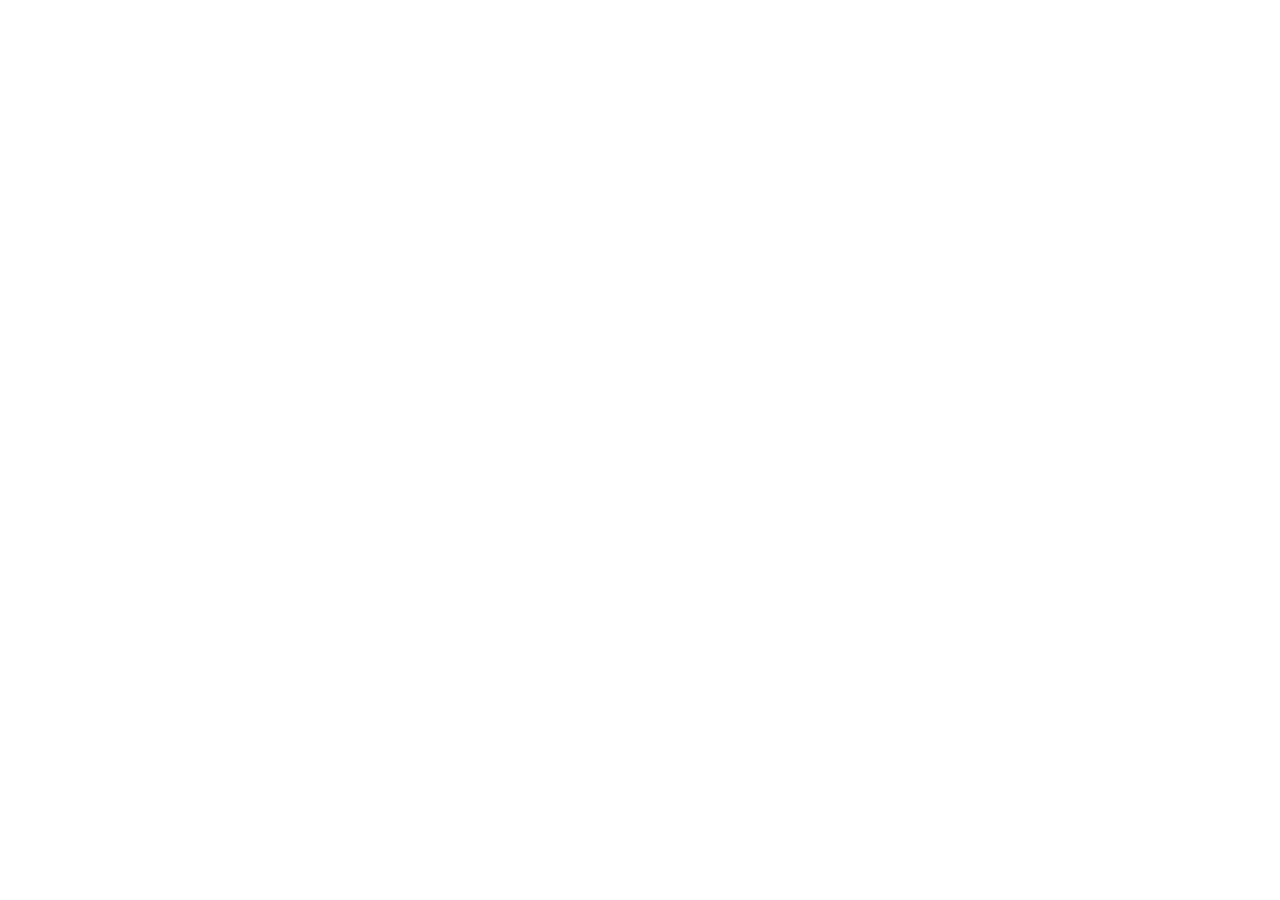
==== index.html @ 1e262a2c "Add files via upload" ====
<!doctype html>
<html lang="en">
<head>
  <meta charset="utf-8">
  <meta name="viewport" content="width=device-width, initial-scale=1">
  <meta name="robots" content="noindex">
  <title>Content Admin — Inner Journey Consulting</title>
</head>
<body>
  <!-- Sveltia CMS. Verify the current script URL / pin a version from
       https://github.com/sveltia/sveltia-cms (it's pre-1.0 and moves fast). -->
  <script src="https://unpkg.com/@sveltia/cms/dist/sveltia-cms.js"></script>
</body>
</html>
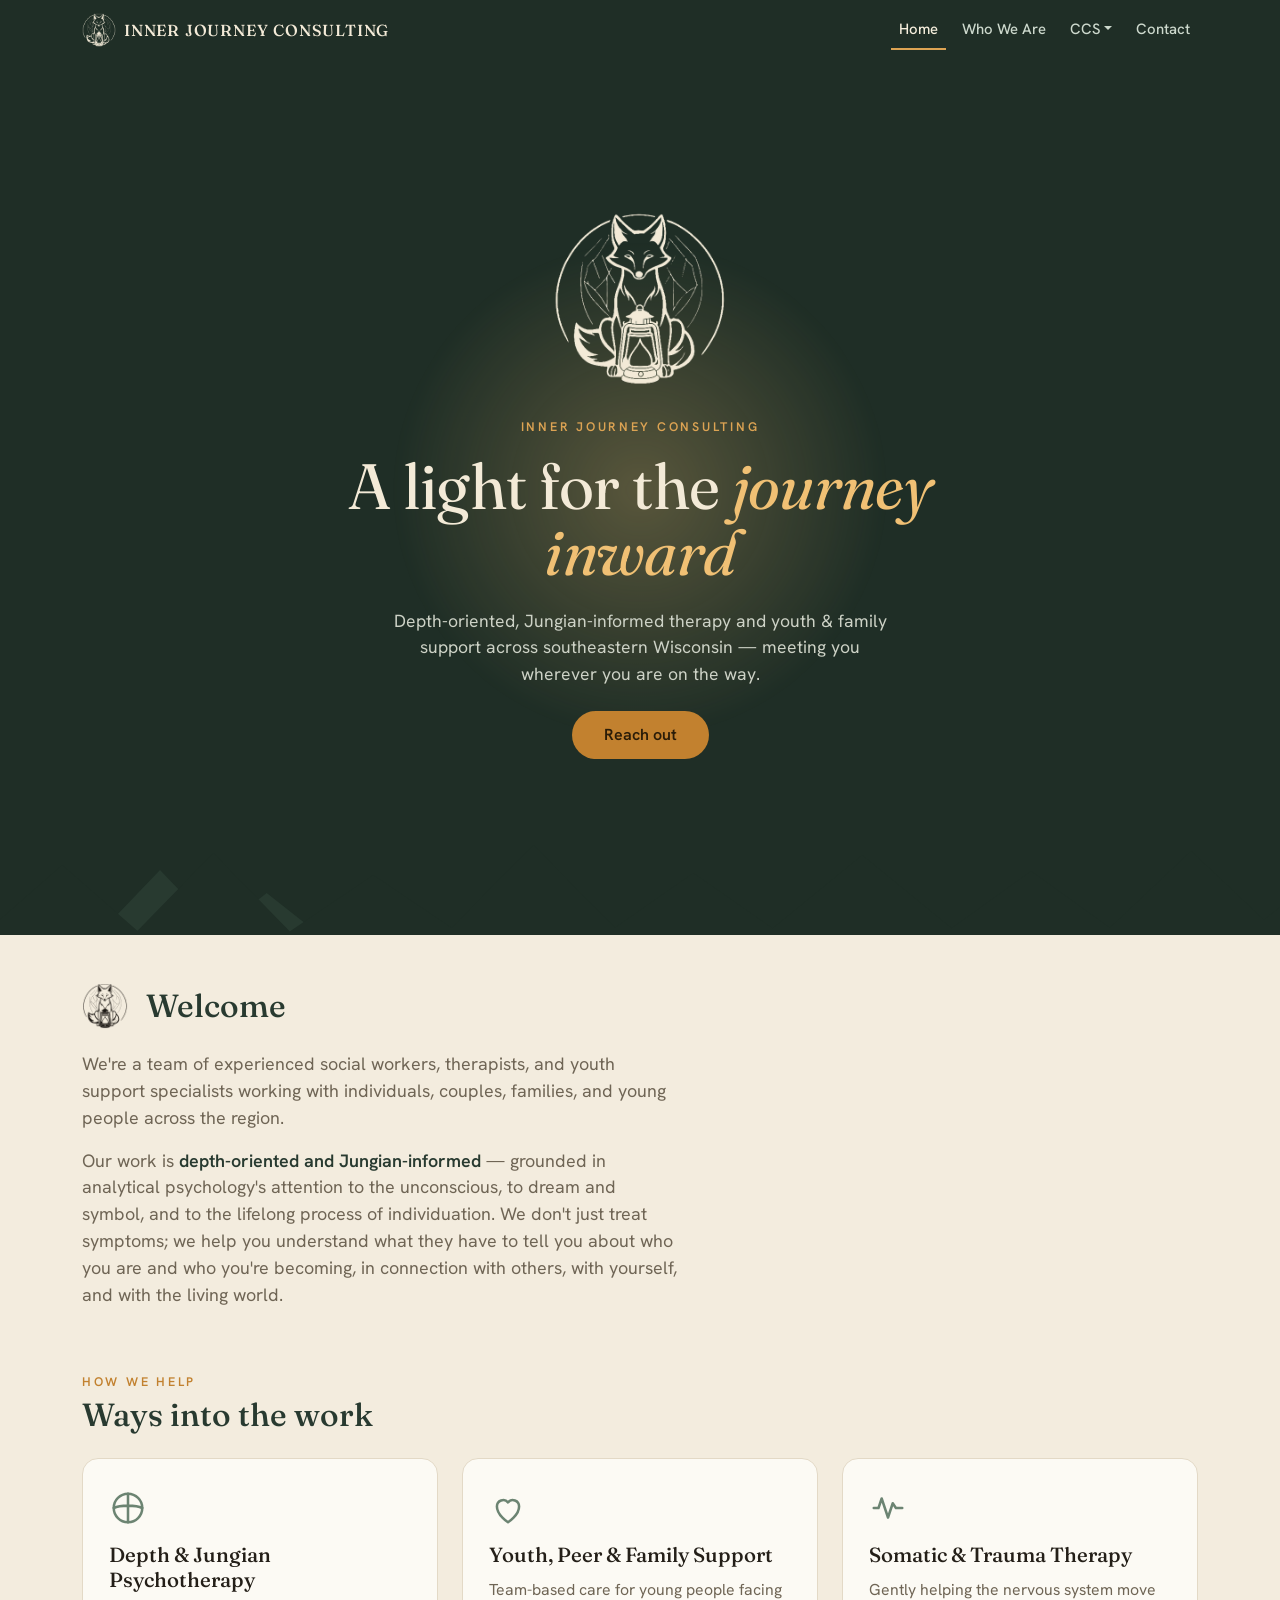
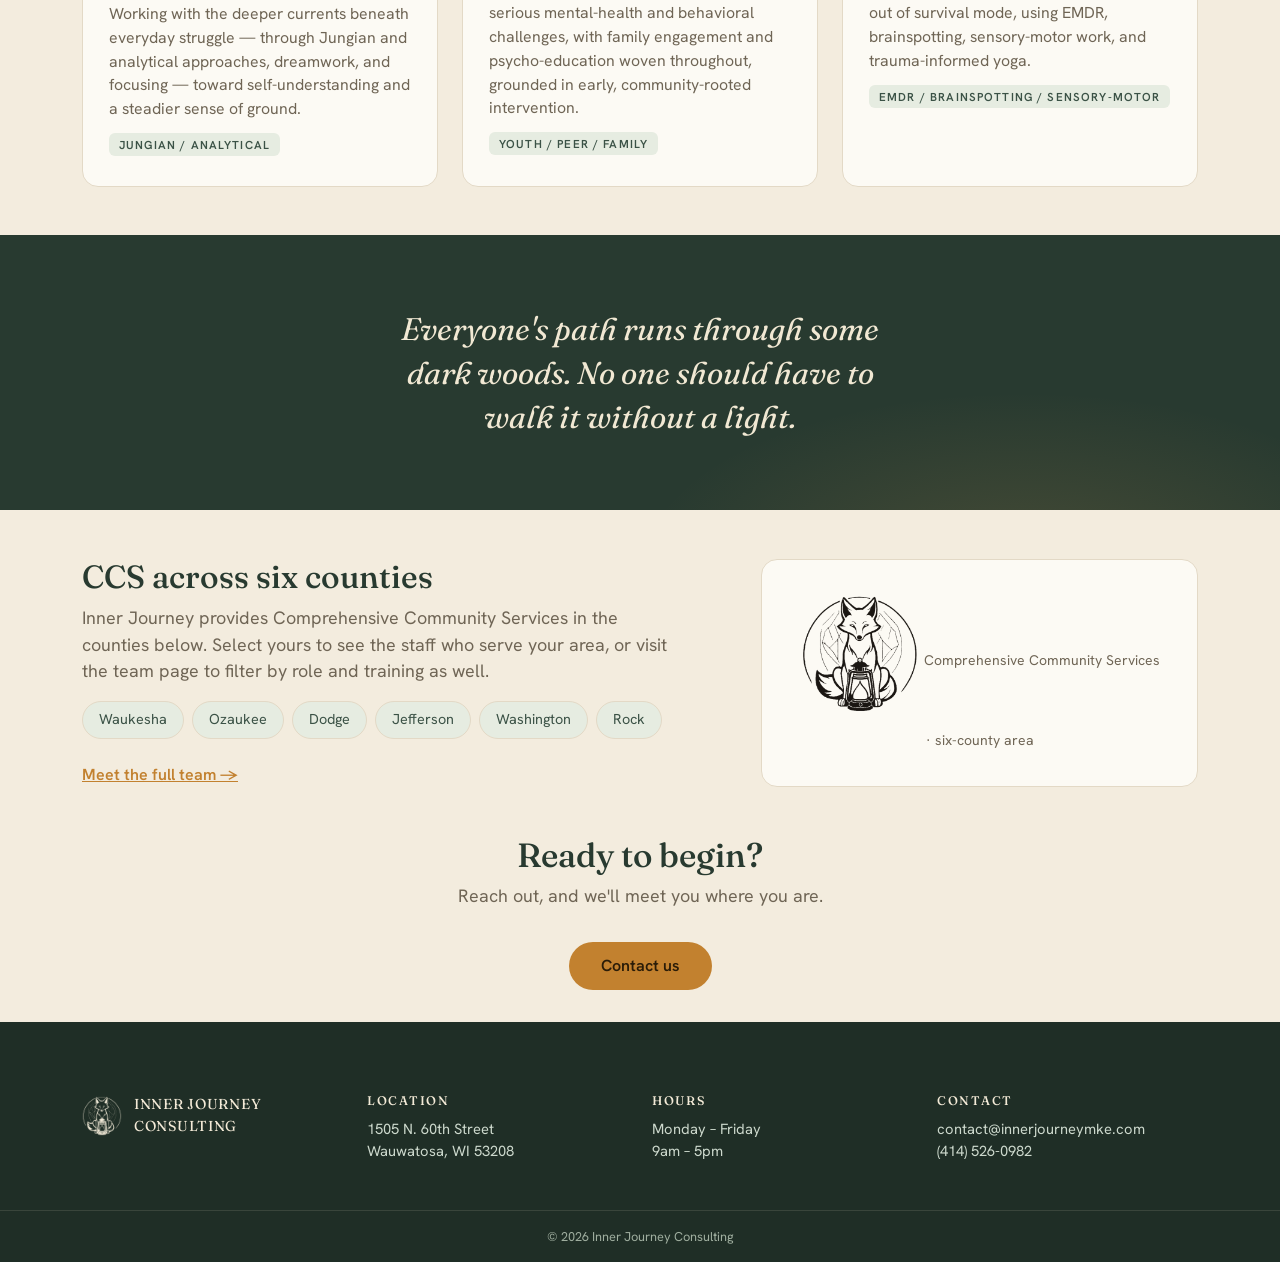
==== commit 7addba40: "Add files via upload" ====
--- a/index.html
+++ b/index.html
@@ -3,12 +3,135 @@
 <head>
   <meta charset="utf-8">
   <meta name="viewport" content="width=device-width, initial-scale=1">
-  <meta name="robots" content="noindex">
-  <title>Content Admin — Inner Journey Consulting</title>
+  <title>Inner Journey Consulting — Depth-oriented therapy in southeastern Wisconsin</title>
+  <meta name="description" content="Depth-oriented, Jungian-informed therapy and youth & family support across southeastern Wisconsin.">
+  <link rel="preconnect" href="https://fonts.googleapis.com">
+  <link rel="preconnect" href="https://fonts.gstatic.com" crossorigin>
+  <link href="https://fonts.googleapis.com/css2?family=Fraunces:ital,opsz,wght@0,9..144,400;0,9..144,500;0,9..144,600;1,9..144,400&family=Hanken+Grotesk:wght@400;500;600&display=swap" rel="stylesheet">
+  <link href="https://cdn.jsdelivr.net/npm/bootstrap@5.3.3/dist/css/bootstrap.min.css" rel="stylesheet">
+  <link href="css/styles.css" rel="stylesheet">
 </head>
-<body>
-  <!-- Sveltia CMS. Verify the current script URL / pin a version from
-       https://github.com/sveltia/sveltia-cms (it's pre-1.0 and moves fast). -->
-  <script src="https://unpkg.com/@sveltia/cms/dist/sveltia-cms.js"></script>
+<body data-page="home">
+  <div id="site-nav"></div>
+
+  <!-- hero -->
+  <header class="hero">
+    <div class="hero-glow"></div>
+    <div class="hero-inner container">
+      <img class="medallion" src="assets/logo-cream.png" alt="Inner Journey Consulting fox-and-lantern logo">
+      <div class="eyebrow">Inner Journey Consulting</div>
+      <h1>A light for the <em>journey inward</em></h1>
+      <p class="sub">Depth-oriented, Jungian-informed therapy and youth &amp; family support across
+         southeastern Wisconsin — meeting you wherever you are on the way.</p>
+      <div class="cta-wrap"><a class="btn btn-lantern mt-4" href="contact.html">Reach out</a></div>
+    </div>
+    <svg class="trees" viewBox="0 0 1440 120" preserveAspectRatio="none" aria-hidden="true">
+      <g fill="#283a30"><path d="M0 120 L60 70 L120 120 Z M110 120 L180 55 L250 120 Z M240 120 L300 78 L360 120 Z"/></g>
+      <g fill="#1f2e26"><path d="M-20 120 L70 50 L160 120 Z M150 120 L240 38 L330 120 Z M320 120 L420 60 L520 120 Z
+        M500 120 L600 30 L700 120 Z M680 120 L780 58 L880 120 Z M860 120 L970 40 L1080 120 Z
+        M1060 120 L1160 56 L1260 120 Z M1240 120 L1340 36 L1440 120 Z M1400 120 L1480 64 L1560 120 Z"/></g>
+    </svg>
+  </header>
+
+  <main>
+    <!-- welcome -->
+    <section class="container py-5">
+      <div class="welcome-head">
+        <img class="ink-mark" src="assets/logo-ink.png" alt="">
+        <h2 class="h2 mb-0">Welcome</h2>
+      </div>
+      <p class="lead-copy">We're a team of experienced social workers, therapists, and youth support
+        specialists working with individuals, couples, families, and young people across the region.</p>
+      <p class="lead-copy mt-3">Our work is <strong>depth-oriented and Jungian-informed</strong> — grounded
+        in analytical psychology's attention to the unconscious, to dream and symbol, and to the lifelong
+        process of individuation. We don't just treat symptoms; we help you understand what they have to
+        tell you about who you are and who you're becoming, in connection with others, with yourself, and
+        with the living world.</p>
+    </section>
+
+    <!-- services -->
+    <section class="container pb-5">
+      <div class="eyebrow mb-1">How we help</div>
+      <h2 class="mb-4">Ways into the work</h2>
+      <div class="row g-4">
+        <div class="col-12 col-md-4">
+          <div class="svc">
+            <svg class="ic" viewBox="0 0 24 24" fill="none" stroke="currentColor" stroke-width="1.6"><circle cx="12" cy="12" r="9"/><path d="M12 3v18M3 12c4-2 14-2 18 0" stroke-linecap="round"/></svg>
+            <h3>Depth &amp; Jungian Psychotherapy</h3>
+            <p>Working with the deeper currents beneath everyday struggle — through Jungian and analytical
+               approaches, dreamwork, and focusing — toward self-understanding and a steadier sense of ground.</p>
+            <div class="tag">Jungian / Analytical</div>
+          </div>
+        </div>
+        <div class="col-12 col-md-4">
+          <div class="svc">
+            <svg class="ic" viewBox="0 0 24 24" fill="none" stroke="currentColor" stroke-width="1.6" stroke-linecap="round" stroke-linejoin="round"><path d="M12 21s-7-4.5-7-10a4 4 0 0 1 7-2.6A4 4 0 0 1 19 11c0 5.5-7 10-7 10z"/></svg>
+            <h3>Youth, Peer &amp; Family Support</h3>
+            <p>Team-based care for young people facing serious mental-health and behavioral challenges, with
+               family engagement and psycho-education woven throughout, grounded in early, community-rooted
+               intervention.</p>
+            <div class="tag">Youth / Peer / Family</div>
+          </div>
+        </div>
+        <div class="col-12 col-md-4">
+          <div class="svc">
+            <svg class="ic" viewBox="0 0 24 24" fill="none" stroke="currentColor" stroke-width="1.6" stroke-linecap="round" stroke-linejoin="round"><path d="M3 12h3l2-6 4 12 3-9 2 3h4"/></svg>
+            <h3>Somatic &amp; Trauma Therapy</h3>
+            <p>Gently helping the nervous system move out of survival mode, using EMDR, brainspotting,
+               sensory-motor work, and trauma-informed yoga.</p>
+            <div class="tag">EMDR / Brainspotting / Sensory-motor</div>
+          </div>
+        </div>
+      </div>
+    </section>
+
+    <!-- thematic band -->
+    <section class="band">
+      <div class="container text-center py-5">
+        <p class="my-4">Everyone's path runs through some dark woods. No one should have to walk it without a light.</p>
+      </div>
+    </section>
+
+    <!-- CCS callout -->
+    <section class="container py-5">
+      <div class="row g-5 align-items-center">
+        <div class="col-12 col-lg-7">
+          <h2>CCS across six counties</h2>
+          <p class="lead-copy">Inner Journey provides Comprehensive Community Services in the counties below.
+            Select yours to see the staff who serve your area, or visit the team page to filter by role and
+            training as well.</p>
+          <div class="d-flex flex-wrap gap-2 mt-3">
+            <a class="cty-link" href="ccs-county.html?county=Waukesha">Waukesha</a>
+            <a class="cty-link" href="ccs-county.html?county=Ozaukee">Ozaukee</a>
+            <a class="cty-link" href="ccs-county.html?county=Dodge">Dodge</a>
+            <a class="cty-link" href="ccs-county.html?county=Jefferson">Jefferson</a>
+            <a class="cty-link" href="ccs-county.html?county=Washington">Washington</a>
+            <a class="cty-link" href="ccs-county.html?county=Rock">Rock</a>
+          </div>
+          <a class="d-inline-block mt-4 fw-semibold" href="who-we-are.html" style="color:var(--amber)">Meet the full team &rarr;</a>
+        </div>
+        <div class="col-12 col-lg-5">
+          <div class="soft-panel">
+            <img class="big-mark" src="assets/logo-ink.png" alt="">
+            <small>Comprehensive Community Services · six-county area</small>
+          </div>
+        </div>
+      </div>
+    </section>
+
+    <!-- final CTA -->
+    <section class="container text-center pb-5 mb-2">
+      <h2 style="font-size:2.1rem">Ready to begin?</h2>
+      <p class="lead-copy mx-auto mt-2" style="max-width:42ch">Reach out, and we'll meet you where you are.</p>
+      <a class="btn btn-lantern mt-3" href="contact.html">Contact us</a>
+    </section>
+  </main>
+
+  <div id="site-footer"></div>
+
+  <script src="https://cdn.jsdelivr.net/npm/bootstrap@5.3.3/dist/js/bootstrap.bundle.min.js"></script>
+  <script src="js/staff.js"></script>
+  <script src="js/render.js"></script>
+  <script src="js/site.js"></script>
 </body>
 </html>
--- a/css/styles.css
+++ b/css/styles.css
@@ -0,0 +1,218 @@
+/* =========================================================================
+   Inner Journey Consulting — custom theme on top of Bootstrap 5
+   Palette: "Lantern-light in the woods"
+   Edit the tokens below to retheme the whole site.
+   ========================================================================= */
+:root{
+  --bg:#f3ecde;
+  --bg-warm:#eee4d2;
+  --surface:#fcfaf4;
+  --ink:#241f18;
+  --muted:#6f6555;
+  --pine:#1f2e26;
+  --pine-2:#283a30;
+  --pine-soft:#3b5246;
+  --sage:#6c8472;
+  --sage-tint:#e6ece1;
+  --amber:#c2812f;
+  --amber-soft:#dca353;
+  --amber-glow:#f0c074;
+  --line:#e3d9c6;
+  --radius:16px;
+  --display:"Fraunces",Georgia,serif;
+  --body:"Hanken Grotesk",system-ui,sans-serif;
+
+  /* Bootstrap variable overrides for cohesion */
+  --bs-body-bg:var(--bg);
+  --bs-body-color:var(--ink);
+  --bs-body-font-family:var(--body);
+  --bs-border-color:var(--line);
+  --bs-primary:var(--amber);
+  --bs-link-color:var(--pine-soft);
+  --bs-link-hover-color:var(--amber);
+}
+
+body{
+  background:var(--bg);
+  color:var(--ink);
+  font-family:var(--body);
+  -webkit-font-smoothing:antialiased;
+}
+
+/* Reduced-motion respect */
+@media (prefers-reduced-motion: reduce){
+  *{animation:none !important; transition:none !important; scroll-behavior:auto !important;}
+}
+
+/* ---------- typography helpers ---------- */
+.font-display{font-family:var(--display);}
+h1,h2,h3,.h1,.h2,.h3{font-family:var(--display);font-weight:500;color:var(--pine-2);}
+.eyebrow{font-size:.78rem;letter-spacing:.22em;text-transform:uppercase;
+         color:var(--amber);font-weight:600;}
+
+/* ---------- buttons ---------- */
+.btn-lantern{
+  background:var(--amber);color:#2a1c08;font-weight:600;border:none;
+  border-radius:999px;padding:.75rem 2rem;transition:.2s;
+}
+.btn-lantern:hover{background:var(--amber-soft);color:#2a1c08;transform:translateY(-2px);
+  box-shadow:0 12px 28px rgba(194,129,47,.4);}
+.btn-outline-woods{
+  border:1px solid var(--sage);color:var(--pine-soft);background:transparent;border-radius:999px;
+}
+.btn-outline-woods:hover{background:var(--sage-tint);color:var(--pine-2);}
+
+/* ---------- navbar ---------- */
+.navbar-woods{background:var(--pine);}
+.navbar-woods .navbar-brand{color:#f3ead7;font-family:var(--display);font-weight:500;
+  letter-spacing:.05em;text-transform:uppercase;font-size:1rem;}
+.navbar-woods .brand-name{color:#f3ead7;}
+.navbar-woods .nav-link{color:#cdd9cd;font-weight:500;font-size:.93rem;
+  border-bottom:2px solid transparent;transition:.2s;}
+.navbar-woods .nav-link:hover,
+.navbar-woods .nav-link.active,
+.navbar-woods .nav-link:focus{color:#f6efdd;border-color:var(--amber-soft);}
+.navbar-woods .navbar-toggler{border-color:rgba(243,234,215,.3);}
+.navbar-woods .navbar-toggler-icon{
+  background-image:url("data:image/svg+xml,%3Csvg xmlns='http://www.w3.org/2000/svg' viewBox='0 0 30 30'%3E%3Cpath stroke='%23f3ead7' stroke-width='2' stroke-linecap='round' d='M4 7h22M4 15h22M4 23h22'/%3E%3C/svg%3E");
+}
+.navbar-woods .dropdown-menu{
+  background:var(--surface);border:1px solid var(--line);border-radius:12px;
+  box-shadow:0 18px 34px rgba(20,15,8,.22);
+}
+.navbar-woods .dropdown-item{color:var(--ink);font-weight:500;padding:.55rem 1.1rem;}
+.navbar-woods .dropdown-item:hover{background:var(--sage-tint);color:var(--pine-2);}
+.navbar-woods .dropdown-divider{border-color:var(--line);}
+
+/* ---------- hero ---------- */
+.hero{position:relative;background:var(--pine);color:#f3ead7;overflow:hidden;
+  padding:150px 0 0;text-align:center;}
+.hero .hero-glow{position:absolute;left:50%;top:150px;transform:translateX(-50%);
+  width:560px;height:560px;max-width:92vw;border-radius:50%;z-index:1;filter:blur(6px);
+  background:radial-gradient(circle, rgba(240,192,116,.28), rgba(240,192,116,0) 62%);
+  animation:breathe 7s ease-in-out infinite;}
+@keyframes breathe{0%,100%{opacity:.75}50%{opacity:1}}
+.hero-inner{position:relative;z-index:2;}
+.hero .medallion{width:178px;height:178px;object-fit:contain;margin:0 auto 30px;
+  animation:fade 1s ease both;}
+.hero h1{font-weight:400;color:#f3ead7;letter-spacing:-.01em;
+  font-size:clamp(2.5rem,6vw,4rem);line-height:1.04;margin:16px auto 0;max-width:16ch;
+  animation:fade 1s ease .2s both;}
+.hero h1 em{font-style:italic;color:var(--amber-glow);}
+.hero .sub{margin:22px auto 0;max-width:50ch;color:#cdd2c6;font-size:1.1rem;
+  animation:fade 1s ease .3s both;}
+.hero .eyebrow{color:var(--amber-soft);animation:fade 1s ease .1s both;}
+.hero .cta-wrap{animation:fade 1s ease .4s both;}
+@keyframes fade{from{opacity:0;transform:translateY(18px)}to{opacity:1;transform:none}}
+.hero .trees{display:block;width:100%;height:120px;margin-top:56px;position:relative;z-index:2;}
+
+/* ---------- generic page header (interior pages) ---------- */
+.page-head{padding:130px 0 10px;}
+.page-head.tight{padding-top:120px;}
+
+/* ---------- welcome ---------- */
+.welcome-head{display:flex;align-items:center;gap:18px;margin-bottom:22px;}
+.welcome-head .ink-mark{width:46px;height:46px;object-fit:contain;flex:none;}
+.lead-copy{max-width:60ch;color:var(--muted);font-size:1.12rem;}
+.lead-copy strong{color:var(--pine-2);font-weight:600;}
+
+/* ---------- service cards ---------- */
+.svc{background:var(--surface);border:1px solid var(--line);border-radius:var(--radius);
+  padding:30px 26px;height:100%;transition:transform .3s,box-shadow .3s;}
+.svc:hover{transform:translateY(-4px);box-shadow:0 16px 34px rgba(40,30,15,.1);}
+.svc .ic{width:38px;height:38px;color:var(--sage);margin-bottom:16px;}
+.svc h3{font-size:1.28rem;color:var(--ink);margin-bottom:10px;}
+.svc p{color:var(--muted);font-size:.99rem;margin:0;}
+.svc .tag{display:inline-block;margin-top:12px;font-size:.72rem;letter-spacing:.1em;
+  text-transform:uppercase;color:var(--pine-soft);background:var(--sage-tint);
+  padding:3px 10px;border-radius:6px;font-weight:600;}
+
+/* ---------- thematic band ---------- */
+.band{background:var(--pine-2);color:#f1e8d3;
+  background-image:radial-gradient(40rem 18rem at 80% 120%, rgba(220,163,83,.16), transparent 60%);}
+.band p{font-family:var(--display);font-style:italic;font-weight:400;
+  font-size:clamp(1.4rem,3vw,1.95rem);line-height:1.4;max-width:24ch;margin:0 auto;color:#f1e8d3;}
+
+/* ---------- filter panel (Who We Are) ---------- */
+.filter-panel{background:var(--surface);border:1px solid var(--line);border-radius:var(--radius);
+  padding:18px 22px;}
+.frow{display:flex;flex-wrap:wrap;align-items:center;gap:9px;}
+.frow + .frow{margin-top:12px;}
+.frow .flabel{flex:0 0 96px;font-size:.74rem;letter-spacing:.14em;text-transform:uppercase;
+  color:var(--muted);font-weight:600;}
+.chip-btn{font-family:var(--body);font-size:.88rem;font-weight:500;cursor:pointer;padding:6px 14px;
+  border-radius:999px;border:1px solid var(--sage);background:transparent;color:var(--pine-soft);transition:.16s;}
+.chip-btn:hover{background:var(--sage-tint);}
+.chip-btn.active{background:var(--amber);border-color:var(--amber);color:#fff;
+  box-shadow:0 3px 12px rgba(194,129,47,.32);}
+.count-line{font-size:.9rem;color:var(--muted);font-style:italic;}
+
+/* ---------- staff cards ---------- */
+.staff-card{background:var(--surface);border:1px solid var(--line);border-radius:var(--radius);
+  padding:26px 22px 22px;text-align:center;height:100%;
+  transition:transform .3s ease,box-shadow .3s ease;}
+.staff-card:hover{transform:translateY(-5px);box-shadow:0 16px 34px rgba(40,30,15,.12);}
+.staff-card .avatar{width:80px;height:80px;border-radius:50%;margin:0 auto 14px;display:grid;
+  place-items:center;font-family:var(--display);font-size:1.4rem;font-weight:500;color:var(--pine);
+  background:var(--sage-tint);object-fit:cover;
+  box-shadow:0 0 0 1px var(--line),0 0 0 6px var(--surface),0 0 0 7px var(--line);}
+.staff-card h3{font-size:1.16rem;color:var(--ink);line-height:1.15;margin:0;}
+.staff-card .creds{font-size:.74rem;letter-spacing:.12em;text-transform:uppercase;
+  color:var(--amber);font-weight:600;margin-top:5px;}
+.staff-card .role{font-size:.9rem;color:var(--muted);margin-top:8px;}
+.staff-card .badges{display:flex;flex-wrap:wrap;gap:6px;justify-content:center;margin:12px 0 2px;}
+.staff-card .badge-mod{font-size:.7rem;background:var(--sage-tint);color:var(--pine-soft);
+  padding:3px 9px;border-radius:6px;font-weight:500;}
+.staff-card .counties{display:flex;flex-wrap:wrap;gap:6px;justify-content:center;margin-top:13px;
+  padding-top:13px;border-top:1px solid var(--line);}
+.staff-card .cty{font-size:.72rem;color:var(--sage);border:1px solid var(--sage);
+  padding:2px 9px;border-radius:999px;}
+.staff-card .ops{font-size:.78rem;color:var(--muted);margin-top:13px;padding-top:13px;
+  border-top:1px solid var(--line);font-style:italic;}
+
+/* ---------- empty state ---------- */
+.empty-state{text-align:center;padding:54px 20px 40px;color:var(--muted);}
+.empty-state svg{width:46px;height:46px;color:var(--sage);margin-bottom:14px;}
+.empty-state h3{font-size:1.3rem;color:var(--pine-2);margin-bottom:6px;}
+
+/* ---------- county / CCS chips & cards ---------- */
+.cty-link{font-size:.9rem;color:var(--pine-soft);background:var(--sage-tint);
+  border:1px solid var(--line);padding:7px 16px;border-radius:999px;text-decoration:none;display:inline-block;}
+.cty-link:hover{background:var(--amber);border-color:var(--amber);color:#fff;}
+.county-card{display:block;background:var(--surface);border:1px solid var(--line);
+  border-radius:var(--radius);padding:26px 24px;height:100%;text-decoration:none;color:var(--ink);
+  transition:transform .3s,box-shadow .3s,border-color .3s;}
+.county-card:hover{transform:translateY(-4px);box-shadow:0 16px 34px rgba(40,30,15,.1);
+  border-color:var(--amber);color:var(--ink);}
+.county-card h3{font-size:1.35rem;margin-bottom:6px;}
+.county-card .meta{font-size:.85rem;color:var(--muted);}
+.county-card .arrow{color:var(--amber);font-weight:600;margin-top:14px;display:inline-block;}
+
+/* ---------- panel ---------- */
+.soft-panel{background:var(--surface);border:1px solid var(--line);border-radius:var(--radius);
+  padding:34px;text-align:center;}
+.soft-panel .big-mark{width:120px;height:120px;object-fit:contain;margin:0 auto 14px;}
+.soft-panel small{color:var(--muted);}
+
+/* ---------- contact form ---------- */
+.form-card{background:var(--surface);border:1px solid var(--line);border-radius:var(--radius);padding:32px;}
+.form-card .form-label{font-weight:600;color:var(--pine-2);font-size:.9rem;}
+.form-card .form-control{border-color:var(--line);background:#fff;}
+.form-card .form-control:focus{border-color:var(--amber);box-shadow:0 0 0 .2rem rgba(194,129,47,.18);}
+
+/* ---------- footer ---------- */
+.site-footer{background:var(--pine);color:#cdd9cd;font-size:.92rem;}
+.site-footer h4{font-family:var(--display);color:#f3ead7;font-weight:500;font-size:.78rem;
+  letter-spacing:.14em;text-transform:uppercase;margin-bottom:9px;}
+.site-footer a{color:#cdd9cd;text-decoration:none;}
+.site-footer a:hover{color:#f6efdd;}
+.site-footer .brandcol{display:flex;align-items:center;gap:12px;}
+.site-footer .brandcol img{width:40px;height:40px;object-fit:contain;}
+.site-footer .brandcol span{font-family:var(--display);letter-spacing:.05em;text-transform:uppercase;
+  font-size:.9rem;color:#f3ead7;}
+.site-footer .copy{border-top:1px solid rgba(243,234,215,.12);text-align:center;padding:16px;
+  font-size:.8rem;color:#9fae9f;}
+
+/* ---------- notice banner (preview only; safe to delete) ---------- */
+.preview-note{background:var(--amber-soft);color:#3a2a10;text-align:center;font-size:.82rem;
+  padding:8px;font-weight:500;}
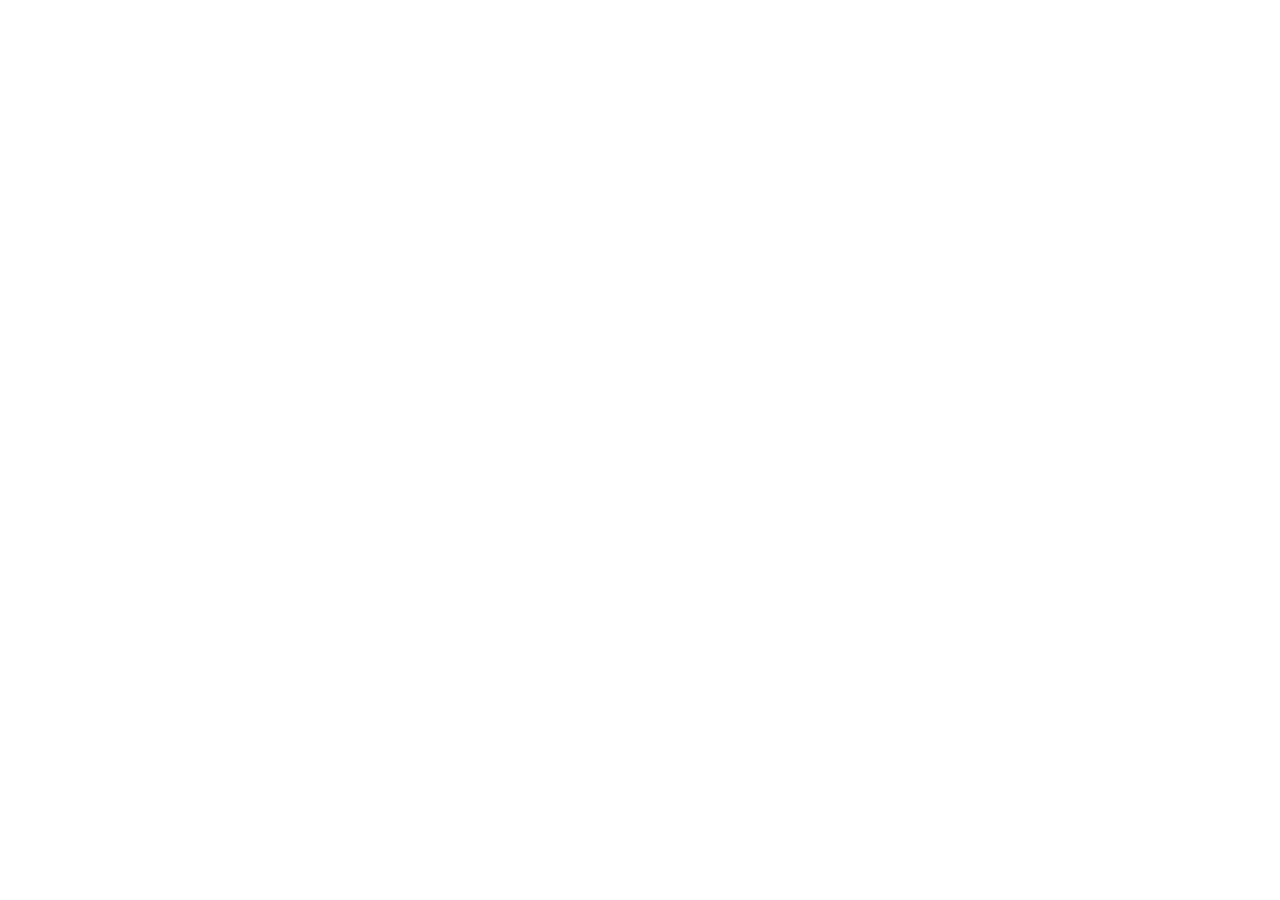
==== commit a6d7f7f7: "Add files via upload" ====
--- a/index.html
+++ b/index.html
@@ -3,135 +3,12 @@
 <head>
   <meta charset="utf-8">
   <meta name="viewport" content="width=device-width, initial-scale=1">
-  <title>Inner Journey Consulting — Depth-oriented therapy in southeastern Wisconsin</title>
-  <meta name="description" content="Depth-oriented, Jungian-informed therapy and youth & family support across southeastern Wisconsin.">
-  <link rel="preconnect" href="https://fonts.googleapis.com">
-  <link rel="preconnect" href="https://fonts.gstatic.com" crossorigin>
-  <link href="https://fonts.googleapis.com/css2?family=Fraunces:ital,opsz,wght@0,9..144,400;0,9..144,500;0,9..144,600;1,9..144,400&family=Hanken+Grotesk:wght@400;500;600&display=swap" rel="stylesheet">
-  <link href="https://cdn.jsdelivr.net/npm/bootstrap@5.3.3/dist/css/bootstrap.min.css" rel="stylesheet">
-  <link href="css/styles.css" rel="stylesheet">
+  <meta name="robots" content="noindex">
+  <title>Content Admin — Inner Journey Consulting</title>
 </head>
-<body data-page="home">
-  <div id="site-nav"></div>
-
-  <!-- hero -->
-  <header class="hero">
-    <div class="hero-glow"></div>
-    <div class="hero-inner container">
-      <img class="medallion" src="assets/logo-cream.png" alt="Inner Journey Consulting fox-and-lantern logo">
-      <div class="eyebrow">Inner Journey Consulting</div>
-      <h1>A light for the <em>journey inward</em></h1>
-      <p class="sub">Depth-oriented, Jungian-informed therapy and youth &amp; family support across
-         southeastern Wisconsin — meeting you wherever you are on the way.</p>
-      <div class="cta-wrap"><a class="btn btn-lantern mt-4" href="contact.html">Reach out</a></div>
-    </div>
-    <svg class="trees" viewBox="0 0 1440 120" preserveAspectRatio="none" aria-hidden="true">
-      <g fill="#283a30"><path d="M0 120 L60 70 L120 120 Z M110 120 L180 55 L250 120 Z M240 120 L300 78 L360 120 Z"/></g>
-      <g fill="#1f2e26"><path d="M-20 120 L70 50 L160 120 Z M150 120 L240 38 L330 120 Z M320 120 L420 60 L520 120 Z
-        M500 120 L600 30 L700 120 Z M680 120 L780 58 L880 120 Z M860 120 L970 40 L1080 120 Z
-        M1060 120 L1160 56 L1260 120 Z M1240 120 L1340 36 L1440 120 Z M1400 120 L1480 64 L1560 120 Z"/></g>
-    </svg>
-  </header>
-
-  <main>
-    <!-- welcome -->
-    <section class="container py-5">
-      <div class="welcome-head">
-        <img class="ink-mark" src="assets/logo-ink.png" alt="">
-        <h2 class="h2 mb-0">Welcome</h2>
-      </div>
-      <p class="lead-copy">We're a team of experienced social workers, therapists, and youth support
-        specialists working with individuals, couples, families, and young people across the region.</p>
-      <p class="lead-copy mt-3">Our work is <strong>depth-oriented and Jungian-informed</strong> — grounded
-        in analytical psychology's attention to the unconscious, to dream and symbol, and to the lifelong
-        process of individuation. We don't just treat symptoms; we help you understand what they have to
-        tell you about who you are and who you're becoming, in connection with others, with yourself, and
-        with the living world.</p>
-    </section>
-
-    <!-- services -->
-    <section class="container pb-5">
-      <div class="eyebrow mb-1">How we help</div>
-      <h2 class="mb-4">Ways into the work</h2>
-      <div class="row g-4">
-        <div class="col-12 col-md-4">
-          <div class="svc">
-            <svg class="ic" viewBox="0 0 24 24" fill="none" stroke="currentColor" stroke-width="1.6"><circle cx="12" cy="12" r="9"/><path d="M12 3v18M3 12c4-2 14-2 18 0" stroke-linecap="round"/></svg>
-            <h3>Depth &amp; Jungian Psychotherapy</h3>
-            <p>Working with the deeper currents beneath everyday struggle — through Jungian and analytical
-               approaches, dreamwork, and focusing — toward self-understanding and a steadier sense of ground.</p>
-            <div class="tag">Jungian / Analytical</div>
-          </div>
-        </div>
-        <div class="col-12 col-md-4">
-          <div class="svc">
-            <svg class="ic" viewBox="0 0 24 24" fill="none" stroke="currentColor" stroke-width="1.6" stroke-linecap="round" stroke-linejoin="round"><path d="M12 21s-7-4.5-7-10a4 4 0 0 1 7-2.6A4 4 0 0 1 19 11c0 5.5-7 10-7 10z"/></svg>
-            <h3>Youth, Peer &amp; Family Support</h3>
-            <p>Team-based care for young people facing serious mental-health and behavioral challenges, with
-               family engagement and psycho-education woven throughout, grounded in early, community-rooted
-               intervention.</p>
-            <div class="tag">Youth / Peer / Family</div>
-          </div>
-        </div>
-        <div class="col-12 col-md-4">
-          <div class="svc">
-            <svg class="ic" viewBox="0 0 24 24" fill="none" stroke="currentColor" stroke-width="1.6" stroke-linecap="round" stroke-linejoin="round"><path d="M3 12h3l2-6 4 12 3-9 2 3h4"/></svg>
-            <h3>Somatic &amp; Trauma Therapy</h3>
-            <p>Gently helping the nervous system move out of survival mode, using EMDR, brainspotting,
-               sensory-motor work, and trauma-informed yoga.</p>
-            <div class="tag">EMDR / Brainspotting / Sensory-motor</div>
-          </div>
-        </div>
-      </div>
-    </section>
-
-    <!-- thematic band -->
-    <section class="band">
-      <div class="container text-center py-5">
-        <p class="my-4">Everyone's path runs through some dark woods. No one should have to walk it without a light.</p>
-      </div>
-    </section>
-
-    <!-- CCS callout -->
-    <section class="container py-5">
-      <div class="row g-5 align-items-center">
-        <div class="col-12 col-lg-7">
-          <h2>CCS across six counties</h2>
-          <p class="lead-copy">Inner Journey provides Comprehensive Community Services in the counties below.
-            Select yours to see the staff who serve your area, or visit the team page to filter by role and
-            training as well.</p>
-          <div class="d-flex flex-wrap gap-2 mt-3">
-            <a class="cty-link" href="ccs-county.html?county=Waukesha">Waukesha</a>
-            <a class="cty-link" href="ccs-county.html?county=Ozaukee">Ozaukee</a>
-            <a class="cty-link" href="ccs-county.html?county=Dodge">Dodge</a>
-            <a class="cty-link" href="ccs-county.html?county=Jefferson">Jefferson</a>
-            <a class="cty-link" href="ccs-county.html?county=Washington">Washington</a>
-            <a class="cty-link" href="ccs-county.html?county=Rock">Rock</a>
-          </div>
-          <a class="d-inline-block mt-4 fw-semibold" href="who-we-are.html" style="color:var(--amber)">Meet the full team &rarr;</a>
-        </div>
-        <div class="col-12 col-lg-5">
-          <div class="soft-panel">
-            <img class="big-mark" src="assets/logo-ink.png" alt="">
-            <small>Comprehensive Community Services · six-county area</small>
-          </div>
-        </div>
-      </div>
-    </section>
-
-    <!-- final CTA -->
-    <section class="container text-center pb-5 mb-2">
-      <h2 style="font-size:2.1rem">Ready to begin?</h2>
-      <p class="lead-copy mx-auto mt-2" style="max-width:42ch">Reach out, and we'll meet you where you are.</p>
-      <a class="btn btn-lantern mt-3" href="contact.html">Contact us</a>
-    </section>
-  </main>
-
-  <div id="site-footer"></div>
-
-  <script src="https://cdn.jsdelivr.net/npm/bootstrap@5.3.3/dist/js/bootstrap.bundle.min.js"></script>
-  <script src="js/staff.js"></script>
-  <script src="js/render.js"></script>
-  <script src="js/site.js"></script>
+<body>
+  <!-- Sveltia CMS. Verify the current script URL / pin a version from
+       https://github.com/sveltia/sveltia-cms (it's pre-1.0 and moves fast). -->
+  <script src="https://unpkg.com/@sveltia/cms/dist/sveltia-cms.js"></script>
 </body>
 </html>
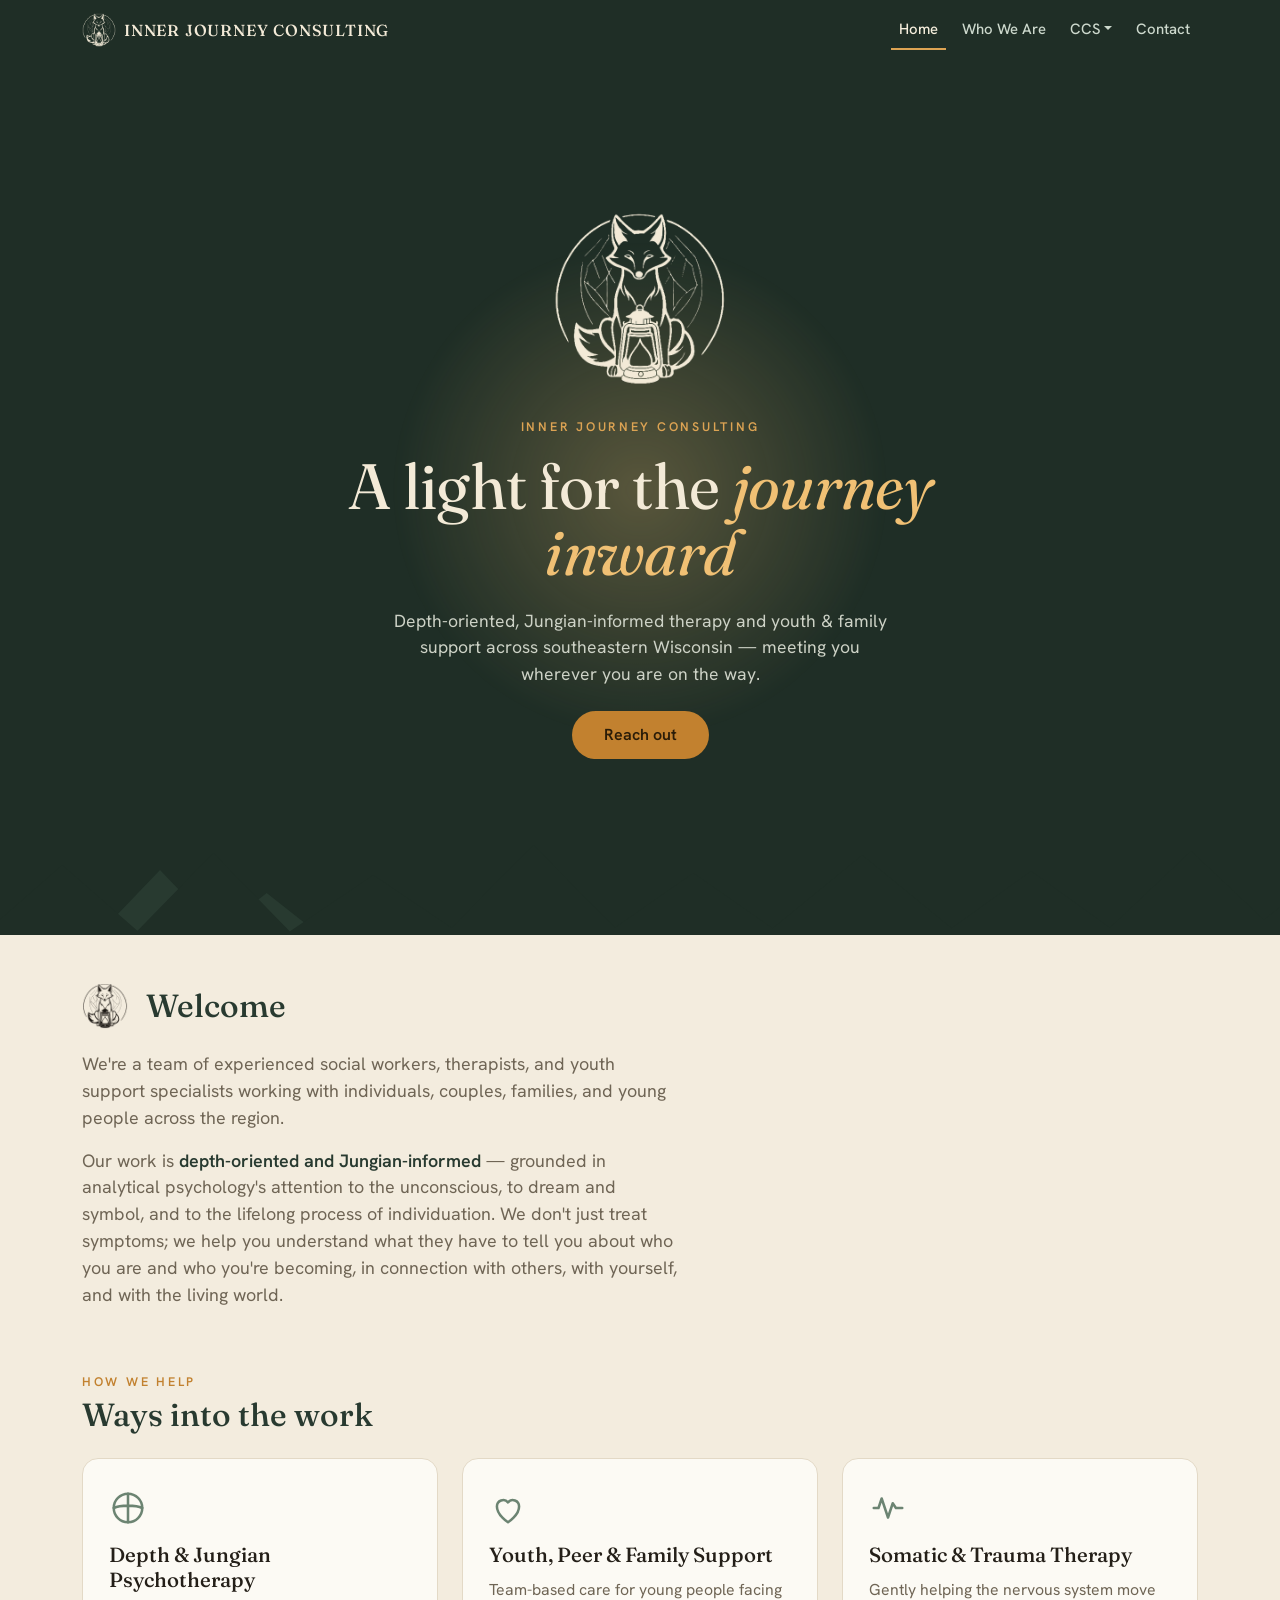
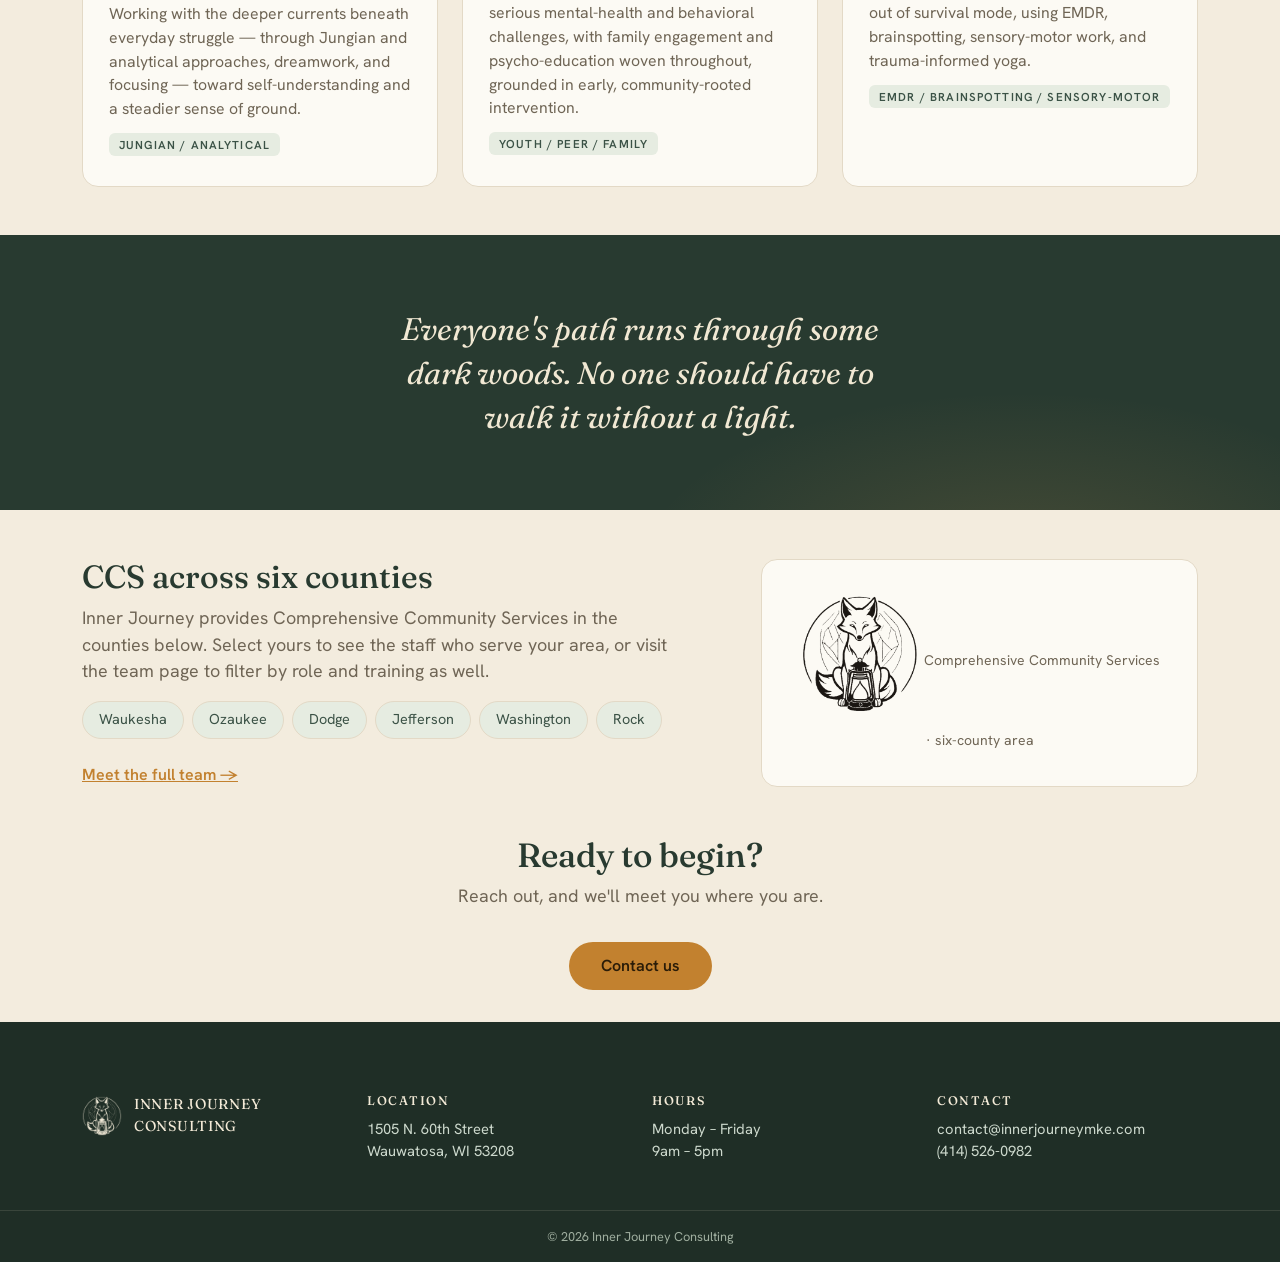
==== commit e464ca9b: "Add files via upload" ====
--- a/index.html
+++ b/index.html
@@ -3,12 +3,135 @@
 <head>
   <meta charset="utf-8">
   <meta name="viewport" content="width=device-width, initial-scale=1">
-  <meta name="robots" content="noindex">
-  <title>Content Admin — Inner Journey Consulting</title>
+  <title>Inner Journey Consulting — Depth-oriented therapy in southeastern Wisconsin</title>
+  <meta name="description" content="Depth-oriented, Jungian-informed therapy and youth & family support across southeastern Wisconsin.">
+  <link rel="preconnect" href="https://fonts.googleapis.com">
+  <link rel="preconnect" href="https://fonts.gstatic.com" crossorigin>
+  <link href="https://fonts.googleapis.com/css2?family=Fraunces:ital,opsz,wght@0,9..144,400;0,9..144,500;0,9..144,600;1,9..144,400&family=Hanken+Grotesk:wght@400;500;600&display=swap" rel="stylesheet">
+  <link href="https://cdn.jsdelivr.net/npm/bootstrap@5.3.3/dist/css/bootstrap.min.css" rel="stylesheet">
+  <link href="css/styles.css" rel="stylesheet">
 </head>
-<body>
-  <!-- Sveltia CMS. Verify the current script URL / pin a version from
-       https://github.com/sveltia/sveltia-cms (it's pre-1.0 and moves fast). -->
-  <script src="https://unpkg.com/@sveltia/cms/dist/sveltia-cms.js"></script>
+<body data-page="home">
+  <div id="site-nav"></div>
+
+  <!-- hero -->
+  <header class="hero">
+    <div class="hero-glow"></div>
+    <div class="hero-inner container">
+      <img class="medallion" src="assets/logo-cream.png" alt="Inner Journey Consulting fox-and-lantern logo">
+      <div class="eyebrow">Inner Journey Consulting</div>
+      <h1>A light for the <em>journey inward</em></h1>
+      <p class="sub">Depth-oriented, Jungian-informed therapy and youth &amp; family support across
+         southeastern Wisconsin — meeting you wherever you are on the way.</p>
+      <div class="cta-wrap"><a class="btn btn-lantern mt-4" href="contact.html">Reach out</a></div>
+    </div>
+    <svg class="trees" viewBox="0 0 1440 120" preserveAspectRatio="none" aria-hidden="true">
+      <g fill="#283a30"><path d="M0 120 L60 70 L120 120 Z M110 120 L180 55 L250 120 Z M240 120 L300 78 L360 120 Z"/></g>
+      <g fill="#1f2e26"><path d="M-20 120 L70 50 L160 120 Z M150 120 L240 38 L330 120 Z M320 120 L420 60 L520 120 Z
+        M500 120 L600 30 L700 120 Z M680 120 L780 58 L880 120 Z M860 120 L970 40 L1080 120 Z
+        M1060 120 L1160 56 L1260 120 Z M1240 120 L1340 36 L1440 120 Z M1400 120 L1480 64 L1560 120 Z"/></g>
+    </svg>
+  </header>
+
+  <main>
+    <!-- welcome -->
+    <section class="container py-5">
+      <div class="welcome-head">
+        <img class="ink-mark" src="assets/logo-ink.png" alt="">
+        <h2 class="h2 mb-0">Welcome</h2>
+      </div>
+      <p class="lead-copy">We're a team of experienced social workers, therapists, and youth support
+        specialists working with individuals, couples, families, and young people across the region.</p>
+      <p class="lead-copy mt-3">Our work is <strong>depth-oriented and Jungian-informed</strong> — grounded
+        in analytical psychology's attention to the unconscious, to dream and symbol, and to the lifelong
+        process of individuation. We don't just treat symptoms; we help you understand what they have to
+        tell you about who you are and who you're becoming, in connection with others, with yourself, and
+        with the living world.</p>
+    </section>
+
+    <!-- services -->
+    <section class="container pb-5">
+      <div class="eyebrow mb-1">How we help</div>
+      <h2 class="mb-4">Ways into the work</h2>
+      <div class="row g-4">
+        <div class="col-12 col-md-4">
+          <div class="svc">
+            <svg class="ic" viewBox="0 0 24 24" fill="none" stroke="currentColor" stroke-width="1.6"><circle cx="12" cy="12" r="9"/><path d="M12 3v18M3 12c4-2 14-2 18 0" stroke-linecap="round"/></svg>
+            <h3>Depth &amp; Jungian Psychotherapy</h3>
+            <p>Working with the deeper currents beneath everyday struggle — through Jungian and analytical
+               approaches, dreamwork, and focusing — toward self-understanding and a steadier sense of ground.</p>
+            <div class="tag">Jungian / Analytical</div>
+          </div>
+        </div>
+        <div class="col-12 col-md-4">
+          <div class="svc">
+            <svg class="ic" viewBox="0 0 24 24" fill="none" stroke="currentColor" stroke-width="1.6" stroke-linecap="round" stroke-linejoin="round"><path d="M12 21s-7-4.5-7-10a4 4 0 0 1 7-2.6A4 4 0 0 1 19 11c0 5.5-7 10-7 10z"/></svg>
+            <h3>Youth, Peer &amp; Family Support</h3>
+            <p>Team-based care for young people facing serious mental-health and behavioral challenges, with
+               family engagement and psycho-education woven throughout, grounded in early, community-rooted
+               intervention.</p>
+            <div class="tag">Youth / Peer / Family</div>
+          </div>
+        </div>
+        <div class="col-12 col-md-4">
+          <div class="svc">
+            <svg class="ic" viewBox="0 0 24 24" fill="none" stroke="currentColor" stroke-width="1.6" stroke-linecap="round" stroke-linejoin="round"><path d="M3 12h3l2-6 4 12 3-9 2 3h4"/></svg>
+            <h3>Somatic &amp; Trauma Therapy</h3>
+            <p>Gently helping the nervous system move out of survival mode, using EMDR, brainspotting,
+               sensory-motor work, and trauma-informed yoga.</p>
+            <div class="tag">EMDR / Brainspotting / Sensory-motor</div>
+          </div>
+        </div>
+      </div>
+    </section>
+
+    <!-- thematic band -->
+    <section class="band">
+      <div class="container text-center py-5">
+        <p class="my-4">Everyone's path runs through some dark woods. No one should have to walk it without a light.</p>
+      </div>
+    </section>
+
+    <!-- CCS callout -->
+    <section class="container py-5">
+      <div class="row g-5 align-items-center">
+        <div class="col-12 col-lg-7">
+          <h2>CCS across six counties</h2>
+          <p class="lead-copy">Inner Journey provides Comprehensive Community Services in the counties below.
+            Select yours to see the staff who serve your area, or visit the team page to filter by role and
+            training as well.</p>
+          <div class="d-flex flex-wrap gap-2 mt-3">
+            <a class="cty-link" href="ccs-county.html?county=Waukesha">Waukesha</a>
+            <a class="cty-link" href="ccs-county.html?county=Ozaukee">Ozaukee</a>
+            <a class="cty-link" href="ccs-county.html?county=Dodge">Dodge</a>
+            <a class="cty-link" href="ccs-county.html?county=Jefferson">Jefferson</a>
+            <a class="cty-link" href="ccs-county.html?county=Washington">Washington</a>
+            <a class="cty-link" href="ccs-county.html?county=Rock">Rock</a>
+          </div>
+          <a class="d-inline-block mt-4 fw-semibold" href="who-we-are.html" style="color:var(--amber)">Meet the full team &rarr;</a>
+        </div>
+        <div class="col-12 col-lg-5">
+          <div class="soft-panel">
+            <img class="big-mark" src="assets/logo-ink.png" alt="">
+            <small>Comprehensive Community Services · six-county area</small>
+          </div>
+        </div>
+      </div>
+    </section>
+
+    <!-- final CTA -->
+    <section class="container text-center pb-5 mb-2">
+      <h2 style="font-size:2.1rem">Ready to begin?</h2>
+      <p class="lead-copy mx-auto mt-2" style="max-width:42ch">Reach out, and we'll meet you where you are.</p>
+      <a class="btn btn-lantern mt-3" href="contact.html">Contact us</a>
+    </section>
+  </main>
+
+  <div id="site-footer"></div>
+
+  <script src="https://cdn.jsdelivr.net/npm/bootstrap@5.3.3/dist/js/bootstrap.bundle.min.js"></script>
+  <script src="js/staff.js"></script>
+  <script src="js/render.js"></script>
+  <script src="js/site.js"></script>
 </body>
 </html>
--- a/css/styles.css
+++ b/css/styles.css
@@ -0,0 +1,256 @@
+/* =========================================================================
+   Inner Journey Consulting — custom theme on top of Bootstrap 5
+   Palette: "Lantern-light in the woods"
+   Edit the tokens below to retheme the whole site.
+   ========================================================================= */
+:root{
+  --bg:#f3ecde;
+  --bg-warm:#eee4d2;
+  --surface:#fcfaf4;
+  --ink:#241f18;
+  --muted:#6f6555;
+  --pine:#1f2e26;
+  --pine-2:#283a30;
+  --pine-soft:#3b5246;
+  --sage:#6c8472;
+  --sage-tint:#e6ece1;
+  --amber:#c2812f;
+  --amber-soft:#dca353;
+  --amber-glow:#f0c074;
+  --line:#e3d9c6;
+  --radius:16px;
+  --display:"Fraunces",Georgia,serif;
+  --body:"Hanken Grotesk",system-ui,sans-serif;
+
+  /* Bootstrap variable overrides for cohesion */
+  --bs-body-bg:var(--bg);
+  --bs-body-color:var(--ink);
+  --bs-body-font-family:var(--body);
+  --bs-border-color:var(--line);
+  --bs-primary:var(--amber);
+  --bs-link-color:var(--pine-soft);
+  --bs-link-hover-color:var(--amber);
+}
+
+body{
+  background:var(--bg);
+  color:var(--ink);
+  font-family:var(--body);
+  -webkit-font-smoothing:antialiased;
+}
+
+/* Reduced-motion respect */
+@media (prefers-reduced-motion: reduce){
+  *{animation:none !important; transition:none !important; scroll-behavior:auto !important;}
+}
+
+/* ---------- typography helpers ---------- */
+.font-display{font-family:var(--display);}
+h1,h2,h3,.h1,.h2,.h3{font-family:var(--display);font-weight:500;color:var(--pine-2);}
+.eyebrow{font-size:.78rem;letter-spacing:.22em;text-transform:uppercase;
+         color:var(--amber);font-weight:600;}
+
+/* ---------- buttons ---------- */
+.btn-lantern{
+  background:var(--amber);color:#2a1c08;font-weight:600;border:none;
+  border-radius:999px;padding:.75rem 2rem;transition:.2s;
+}
+.btn-lantern:hover{background:var(--amber-soft);color:#2a1c08;transform:translateY(-2px);
+  box-shadow:0 12px 28px rgba(194,129,47,.4);}
+.btn-outline-woods{
+  border:1px solid var(--sage);color:var(--pine-soft);background:transparent;border-radius:999px;
+}
+.btn-outline-woods:hover{background:var(--sage-tint);color:var(--pine-2);}
+
+/* ---------- navbar ---------- */
+.navbar-woods{background:var(--pine);}
+.navbar-woods .navbar-brand{color:#f3ead7;font-family:var(--display);font-weight:500;
+  letter-spacing:.05em;text-transform:uppercase;font-size:1rem;}
+.navbar-woods .brand-name{color:#f3ead7;}
+.navbar-woods .nav-link{color:#cdd9cd;font-weight:500;font-size:.93rem;
+  border-bottom:2px solid transparent;transition:.2s;}
+.navbar-woods .nav-link:hover,
+.navbar-woods .nav-link.active,
+.navbar-woods .nav-link:focus{color:#f6efdd;border-color:var(--amber-soft);}
+.navbar-woods .navbar-toggler{border-color:rgba(243,234,215,.3);}
+.navbar-woods .navbar-toggler-icon{
+  background-image:url("data:image/svg+xml,%3Csvg xmlns='http://www.w3.org/2000/svg' viewBox='0 0 30 30'%3E%3Cpath stroke='%23f3ead7' stroke-width='2' stroke-linecap='round' d='M4 7h22M4 15h22M4 23h22'/%3E%3C/svg%3E");
+}
+.navbar-woods .dropdown-menu{
+  background:var(--surface);border:1px solid var(--line);border-radius:12px;
+  box-shadow:0 18px 34px rgba(20,15,8,.22);
+}
+.navbar-woods .dropdown-item{color:var(--ink);font-weight:500;padding:.55rem 1.1rem;}
+.navbar-woods .dropdown-item:hover{background:var(--sage-tint);color:var(--pine-2);}
+.navbar-woods .dropdown-divider{border-color:var(--line);}
+
+/* ---------- hero ---------- */
+.hero{position:relative;background:var(--pine);color:#f3ead7;overflow:hidden;
+  padding:150px 0 0;text-align:center;}
+.hero .hero-glow{position:absolute;left:50%;top:150px;transform:translateX(-50%);
+  width:560px;height:560px;max-width:92vw;border-radius:50%;z-index:1;filter:blur(6px);
+  background:radial-gradient(circle, rgba(240,192,116,.28), rgba(240,192,116,0) 62%);
+  animation:breathe 7s ease-in-out infinite;}
+@keyframes breathe{0%,100%{opacity:.75}50%{opacity:1}}
+.hero-inner{position:relative;z-index:2;}
+.hero .medallion{width:178px;height:178px;object-fit:contain;margin:0 auto 30px;
+  animation:fade 1s ease both;}
+.hero h1{font-weight:400;color:#f3ead7;letter-spacing:-.01em;
+  font-size:clamp(2.5rem,6vw,4rem);line-height:1.04;margin:16px auto 0;max-width:16ch;
+  animation:fade 1s ease .2s both;}
+.hero h1 em{font-style:italic;color:var(--amber-glow);}
+.hero .sub{margin:22px auto 0;max-width:50ch;color:#cdd2c6;font-size:1.1rem;
+  animation:fade 1s ease .3s both;}
+.hero .eyebrow{color:var(--amber-soft);animation:fade 1s ease .1s both;}
+.hero .cta-wrap{animation:fade 1s ease .4s both;}
+@keyframes fade{from{opacity:0;transform:translateY(18px)}to{opacity:1;transform:none}}
+.hero .trees{display:block;width:100%;height:120px;margin-top:56px;position:relative;z-index:2;}
+
+/* ---------- generic page header (interior pages) ---------- */
+.page-head{padding:130px 0 10px;}
+.page-head.tight{padding-top:120px;}
+
+/* ---------- welcome ---------- */
+.welcome-head{display:flex;align-items:center;gap:18px;margin-bottom:22px;}
+.welcome-head .ink-mark{width:46px;height:46px;object-fit:contain;flex:none;}
+.lead-copy{max-width:60ch;color:var(--muted);font-size:1.12rem;}
+.lead-copy strong{color:var(--pine-2);font-weight:600;}
+
+/* ---------- service cards ---------- */
+.svc{background:var(--surface);border:1px solid var(--line);border-radius:var(--radius);
+  padding:30px 26px;height:100%;transition:transform .3s,box-shadow .3s;}
+.svc:hover{transform:translateY(-4px);box-shadow:0 16px 34px rgba(40,30,15,.1);}
+.svc .ic{width:38px;height:38px;color:var(--sage);margin-bottom:16px;}
+.svc h3{font-size:1.28rem;color:var(--ink);margin-bottom:10px;}
+.svc p{color:var(--muted);font-size:.99rem;margin:0;}
+.svc .tag{display:inline-block;margin-top:12px;font-size:.72rem;letter-spacing:.1em;
+  text-transform:uppercase;color:var(--pine-soft);background:var(--sage-tint);
+  padding:3px 10px;border-radius:6px;font-weight:600;}
+
+/* ---------- thematic band ---------- */
+.band{background:var(--pine-2);color:#f1e8d3;
+  background-image:radial-gradient(40rem 18rem at 80% 120%, rgba(220,163,83,.16), transparent 60%);}
+.band p{font-family:var(--display);font-style:italic;font-weight:400;
+  font-size:clamp(1.4rem,3vw,1.95rem);line-height:1.4;max-width:24ch;margin:0 auto;color:#f1e8d3;}
+
+/* ---------- filter panel (Who We Are) ---------- */
+.filter-panel{background:var(--surface);border:1px solid var(--line);border-radius:var(--radius);
+  padding:18px 22px;}
+.frow{display:flex;flex-wrap:wrap;align-items:center;gap:9px;}
+.frow + .frow{margin-top:14px;padding-top:14px;border-top:1px solid var(--line);}
+.frow .flabel{flex:0 0 96px;font-size:.74rem;letter-spacing:.14em;text-transform:uppercase;
+  color:var(--muted);font-weight:600;}
+.chip-btn{font-family:var(--body);font-size:.88rem;font-weight:500;cursor:pointer;padding:6px 14px;
+  border-radius:999px;border:1px solid var(--sage);background:transparent;color:var(--pine-soft);transition:.16s;}
+.chip-btn:hover{background:var(--sage-tint);}
+.chip-btn.active{background:var(--amber);border-color:var(--amber);color:#fff;
+  box-shadow:0 3px 12px rgba(194,129,47,.32);}
+.count-line{font-size:.9rem;color:var(--muted);font-style:italic;}
+
+/* ---------- staff cards ---------- */
+/* Column layout so the bio button pins to the bottom and stays aligned
+   across cards whose text runs to different lengths. */
+.staff-card{background:var(--surface);border:1px solid var(--line);border-radius:var(--radius);
+  padding:30px 22px 26px;text-align:center;height:100%;
+  display:flex;flex-direction:column;
+  transition:transform .3s ease,box-shadow .3s ease;}
+.staff-card:hover{transform:translateY(-5px);box-shadow:0 16px 34px rgba(40,30,15,.12);}
+.staff-card .avatar{width:124px;height:124px;border-radius:50%;margin:0 auto 18px;display:grid;
+  place-items:center;font-family:var(--display);font-size:2rem;font-weight:500;color:var(--pine);
+  background:var(--sage-tint);object-fit:cover;
+  box-shadow:0 0 0 1px var(--line),0 0 0 6px var(--surface),0 0 0 7px var(--line);}
+.staff-card h3{font-size:1.16rem;color:var(--ink);line-height:1.15;margin:0;}
+.staff-card .creds{font-size:.74rem;letter-spacing:.12em;text-transform:uppercase;
+  color:var(--amber);font-weight:600;margin-top:5px;}
+.staff-card .role{font-size:.9rem;color:var(--muted);margin-top:8px;}
+.staff-card .badges{display:flex;flex-wrap:wrap;gap:6px;justify-content:center;margin:12px 0 2px;}
+.staff-card .badge-mod{font-size:.7rem;background:var(--sage-tint);color:var(--pine-soft);
+  padding:3px 9px;border-radius:6px;font-weight:500;}
+.staff-card .counties{display:flex;flex-wrap:wrap;gap:6px;justify-content:center;margin-top:13px;
+  padding-top:13px;border-top:1px solid var(--line);}
+.staff-card .cty{font-size:.72rem;color:var(--sage);border:1px solid var(--sage);
+  padding:2px 9px;border-radius:999px;}
+.staff-card .ops{font-size:.78rem;color:var(--muted);margin-top:13px;padding-top:13px;
+  border-top:1px solid var(--line);font-style:italic;}
+
+/* ---------- empty state ---------- */
+.empty-state{text-align:center;padding:54px 20px 40px;color:var(--muted);}
+.empty-state svg{width:46px;height:46px;color:var(--sage);margin-bottom:14px;}
+.empty-state h3{font-size:1.3rem;color:var(--pine-2);margin-bottom:6px;}
+
+/* ---------- county / CCS chips & cards ---------- */
+.cty-link{font-size:.9rem;color:var(--pine-soft);background:var(--sage-tint);
+  border:1px solid var(--line);padding:7px 16px;border-radius:999px;text-decoration:none;display:inline-block;}
+.cty-link:hover{background:var(--amber);border-color:var(--amber);color:#fff;}
+.county-card{display:block;background:var(--surface);border:1px solid var(--line);
+  border-radius:var(--radius);padding:26px 24px;height:100%;text-decoration:none;color:var(--ink);
+  transition:transform .3s,box-shadow .3s,border-color .3s;}
+.county-card:hover{transform:translateY(-4px);box-shadow:0 16px 34px rgba(40,30,15,.1);
+  border-color:var(--amber);color:var(--ink);}
+.county-card h3{font-size:1.35rem;margin-bottom:6px;}
+.county-card .meta{font-size:.85rem;color:var(--muted);}
+.county-card .arrow{color:var(--amber);font-weight:600;margin-top:14px;display:inline-block;}
+
+/* ---------- panel ---------- */
+.soft-panel{background:var(--surface);border:1px solid var(--line);border-radius:var(--radius);
+  padding:34px;text-align:center;}
+.soft-panel .big-mark{width:120px;height:120px;object-fit:contain;margin:0 auto 14px;}
+.soft-panel small{color:var(--muted);}
+
+/* ---------- contact form ---------- */
+.form-card{background:var(--surface);border:1px solid var(--line);border-radius:var(--radius);padding:32px;}
+.form-card .form-label{font-weight:600;color:var(--pine-2);font-size:.9rem;}
+.form-card .form-control{border-color:var(--line);background:#fff;}
+.form-card .form-control:focus{border-color:var(--amber);box-shadow:0 0 0 .2rem rgba(194,129,47,.18);}
+
+/* ---------- footer ---------- */
+.site-footer{background:var(--pine);color:#cdd9cd;font-size:.92rem;}
+.site-footer h4{font-family:var(--display);color:#f3ead7;font-weight:500;font-size:.78rem;
+  letter-spacing:.14em;text-transform:uppercase;margin-bottom:9px;}
+.site-footer a{color:#cdd9cd;text-decoration:none;}
+.site-footer a:hover{color:#f6efdd;}
+.site-footer .brandcol{display:flex;align-items:center;gap:12px;}
+.site-footer .brandcol img{width:40px;height:40px;object-fit:contain;}
+.site-footer .brandcol span{font-family:var(--display);letter-spacing:.05em;text-transform:uppercase;
+  font-size:.9rem;color:#f3ead7;}
+.site-footer .copy{border-top:1px solid rgba(243,234,215,.12);text-align:center;padding:16px;
+  font-size:.8rem;color:#9fae9f;}
+
+/* ---------- notice banner (preview only; safe to delete) ---------- */
+.preview-note{background:var(--amber-soft);color:#3a2a10;text-align:center;font-size:.82rem;
+  padding:8px;font-weight:500;}
+
+
+/* ---------- staff card: bio button (pinned to bottom) ---------- */
+.staff-card .spacer{flex:1 1 auto;min-height:12px;}
+.staff-card .bio-btn{display:inline-block;margin-top:16px;font-size:.82rem;font-weight:600;
+  text-decoration:none;padding:8px 20px;border-radius:999px;align-self:center;
+  border:1px solid var(--sage);color:var(--pine-soft);background:transparent;transition:.18s;}
+.staff-card .bio-btn:hover{background:var(--amber);border-color:var(--amber);color:#fff;
+  box-shadow:0 4px 14px rgba(194,129,47,.3);}
+
+/* ---------- bio page ---------- */
+.bio-hero{display:flex;gap:34px;align-items:center;flex-wrap:wrap;}
+.bio-hero .portrait{width:190px;height:190px;border-radius:50%;object-fit:cover;flex:none;
+  background:var(--sage-tint);display:grid;place-items:center;
+  font-family:var(--display);font-size:3rem;font-weight:500;color:var(--pine);
+  box-shadow:0 0 0 1px var(--line),0 0 0 8px var(--surface),0 0 0 9px var(--line);}
+.bio-hero .meta{flex:1 1 320px;}
+.bio-body{max-width:68ch;color:var(--muted);font-size:1.06rem;}
+.bio-body p{margin-bottom:1rem;}
+.bio-tags{display:flex;flex-wrap:wrap;gap:8px;margin-top:16px;}
+
+/* ---------- mobile ---------- */
+@media (max-width:640px){
+  /* Stack each filter label above its chips and let the chips share the full
+     width, so they wrap evenly instead of leaving a ragged first row. */
+  .filter-panel{padding:16px;}
+  .frow{gap:8px;}
+  .frow .flabel{flex:0 0 100%;margin-bottom:2px;}
+  .chip-btn{flex:1 1 auto;text-align:center;padding:8px 12px;}
+
+  .bio-hero{gap:22px;justify-content:center;text-align:center;}
+  .bio-hero .portrait{width:150px;height:150px;}
+  .bio-hero .meta{flex-basis:100%;}
+  .bio-tags{justify-content:center;}
+}
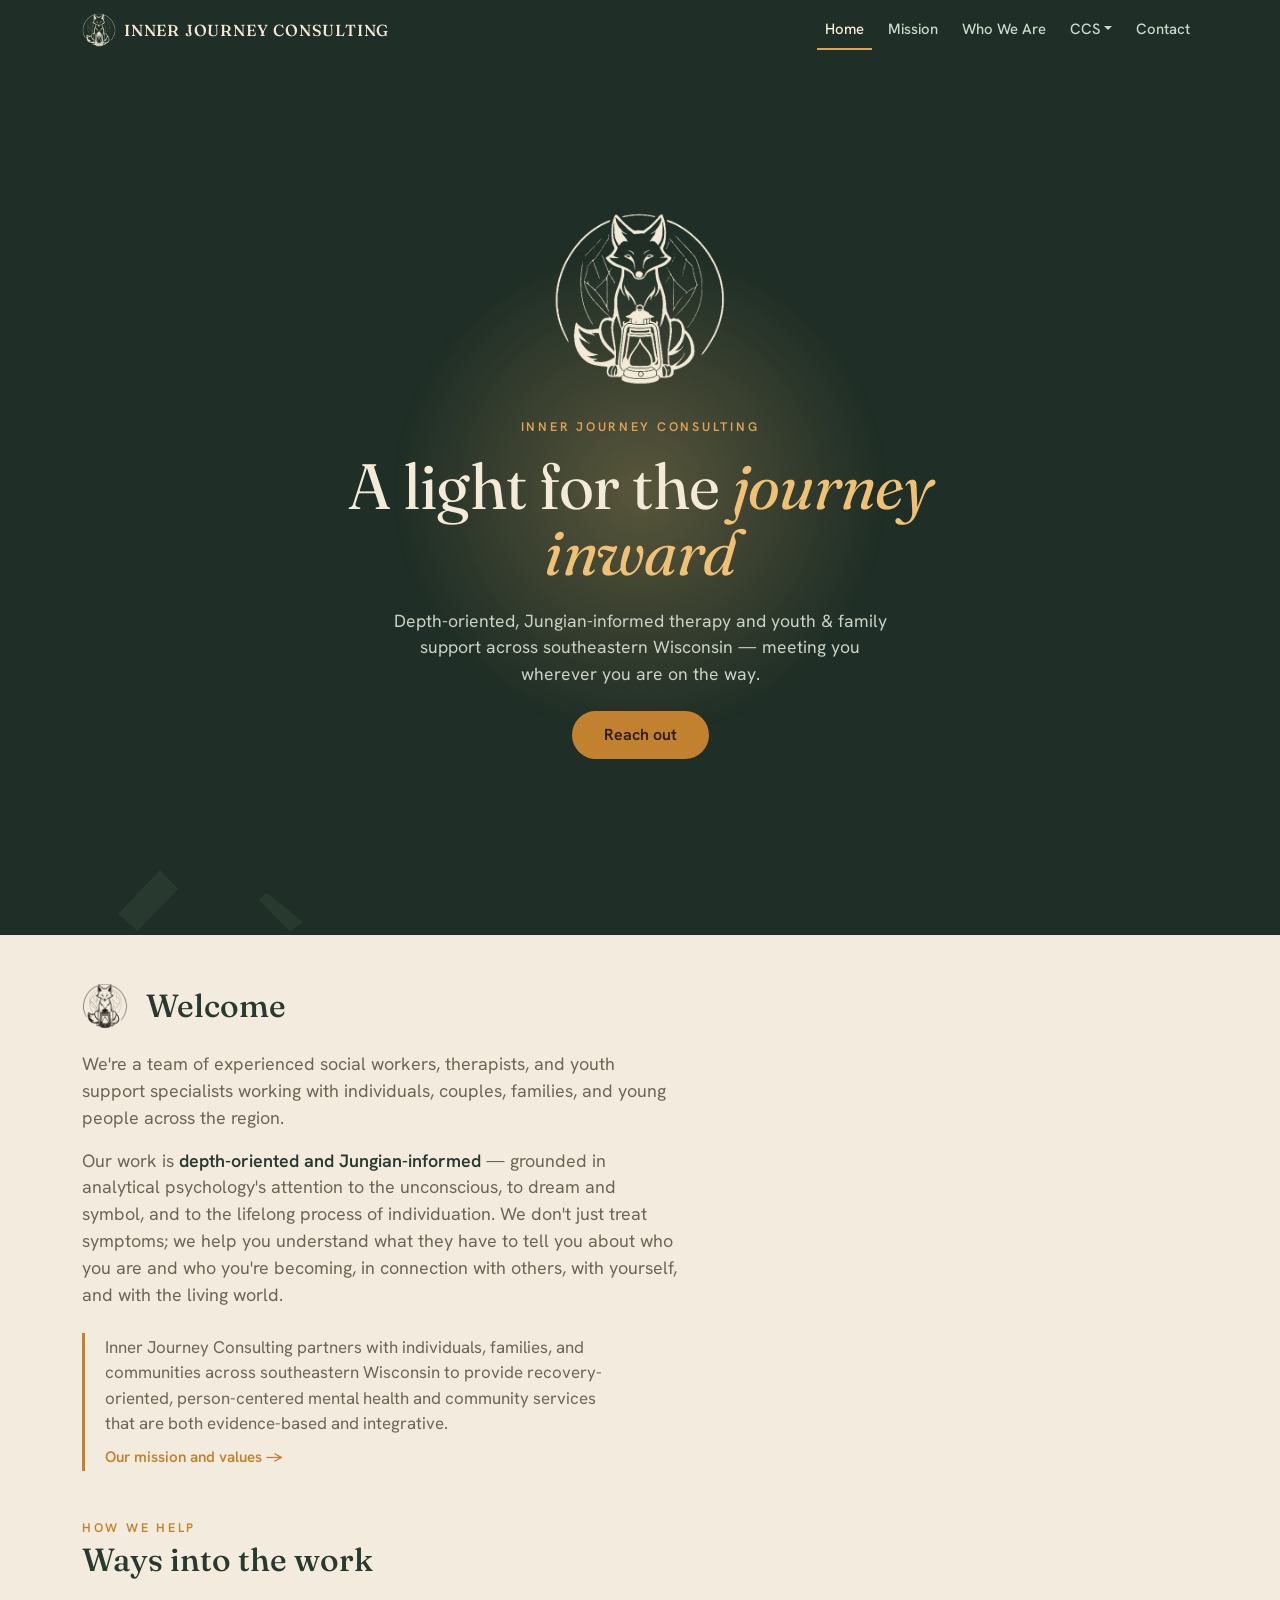
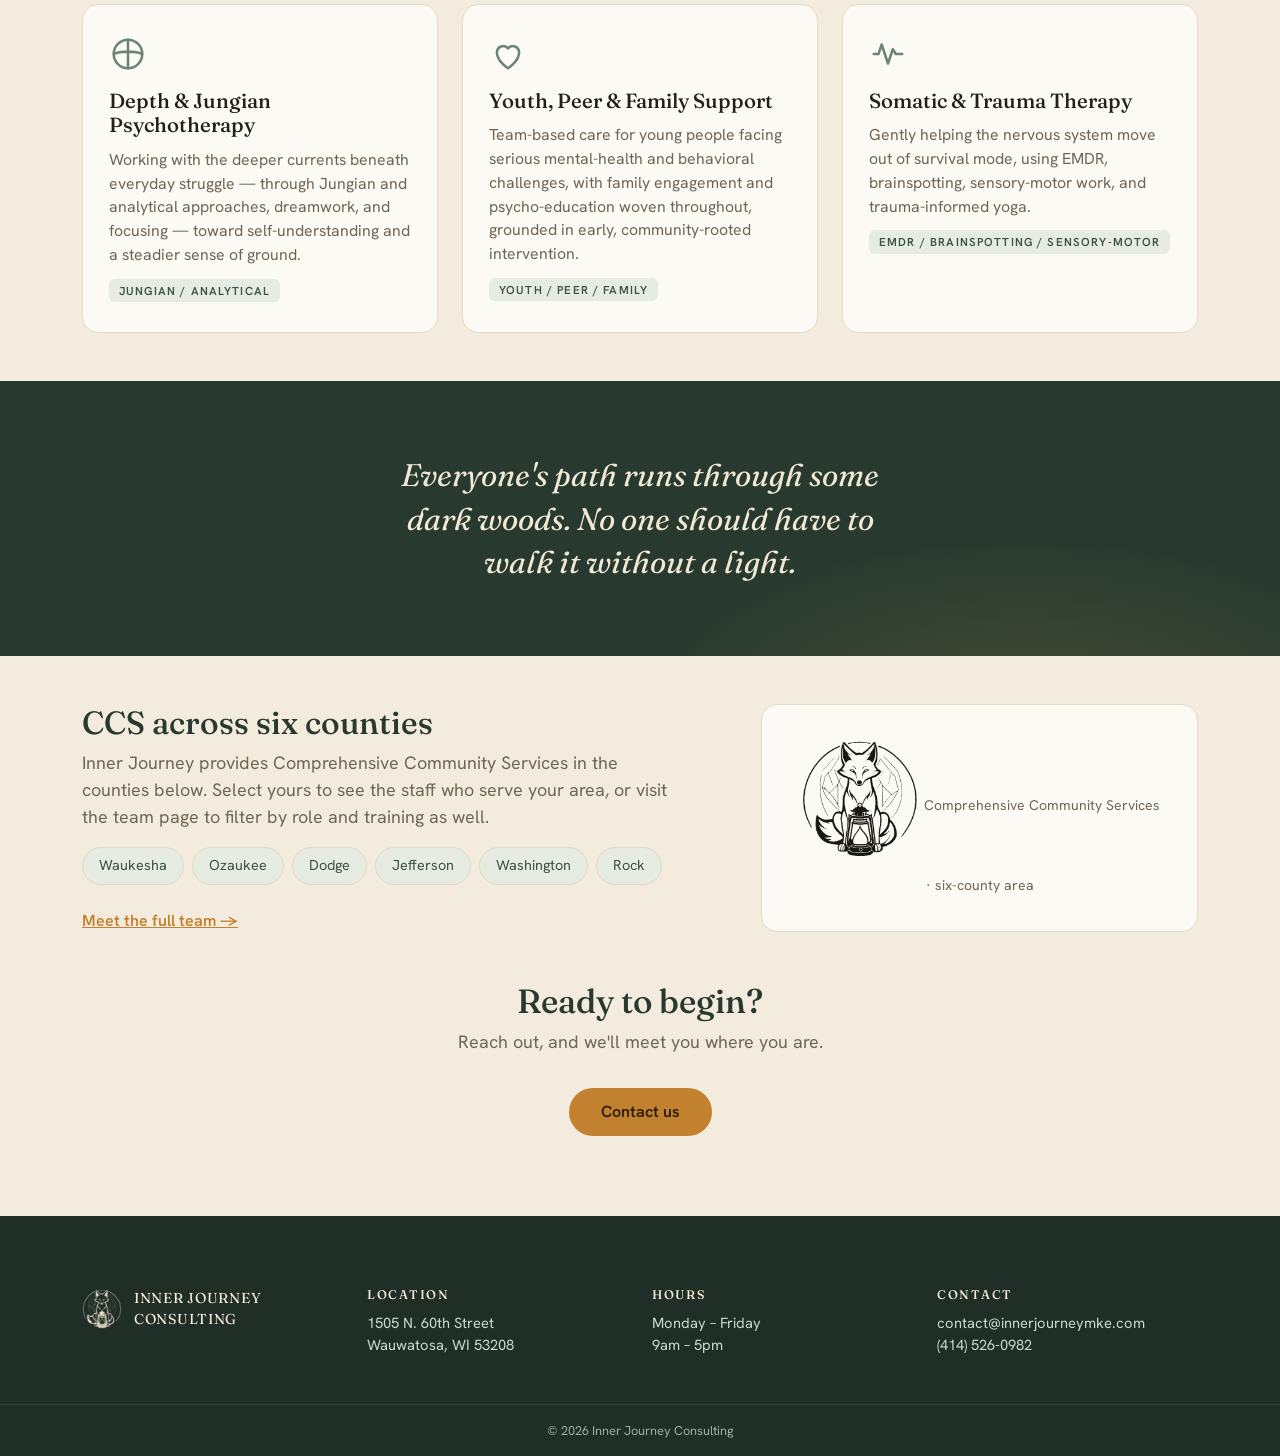
==== commit fbbc38bf: "Add Mission & Values page Adds mission.html: the mission statement, a pull-quote band, and the six c" ====
--- a/index.html
+++ b/index.html
@@ -47,6 +47,13 @@
         process of individuation. We don't just treat symptoms; we help you understand what they have to
         tell you about who you are and who you're becoming, in connection with others, with yourself, and
         with the living world.</p>
+
+      <div class="mission-callout mt-4">
+        <p>Inner Journey Consulting partners with individuals, families, and communities across
+          southeastern Wisconsin to provide recovery-oriented, person-centered mental health and
+          community services that are both evidence-based and integrative.</p>
+        <a href="mission.html">Our mission and values &rarr;</a>
+      </div>
     </section>
 
     <!-- services -->
--- a/css/styles.css
+++ b/css/styles.css
@@ -151,7 +151,7 @@
 /* Column layout so the bio button pins to the bottom and stays aligned
    across cards whose text runs to different lengths. */
 .staff-card{background:var(--surface);border:1px solid var(--line);border-radius:var(--radius);
-  padding:30px 22px 26px;text-align:center;height:100%;
+  padding:30px 22px 34px;text-align:center;height:100%;
   display:flex;flex-direction:column;
   transition:transform .3s ease,box-shadow .3s ease;}
 .staff-card:hover{transform:translateY(-5px);box-shadow:0 16px 34px rgba(40,30,15,.12);}
@@ -223,7 +223,7 @@
 
 /* ---------- staff card: bio button (pinned to bottom) ---------- */
 .staff-card .spacer{flex:1 1 auto;min-height:12px;}
-.staff-card .bio-btn{display:inline-block;margin-top:16px;font-size:.82rem;font-weight:600;
+.staff-card .bio-btn{display:inline-block;margin-top:20px;font-size:.82rem;font-weight:600;
   text-decoration:none;padding:8px 20px;border-radius:999px;align-self:center;
   border:1px solid var(--sage);color:var(--pine-soft);background:transparent;transition:.18s;}
 .staff-card .bio-btn:hover{background:var(--amber);border-color:var(--amber);color:#fff;
@@ -254,3 +254,17 @@
   .bio-hero .meta{flex-basis:100%;}
   .bio-tags{justify-content:center;}
 }
+
+
+/* ---------- mission page ---------- */
+.mission-lede{font-family:var(--display);font-weight:400;line-height:1.5;
+  font-size:clamp(1.3rem,2.4vw,1.7rem);color:var(--pine-2);max-width:50ch;}
+
+/* short mission pull on the home page */
+.mission-callout{border-left:3px solid var(--amber);padding:2px 0 2px 20px;max-width:60ch;}
+.mission-callout p{color:var(--muted);font-size:1.06rem;margin-bottom:.5rem;}
+.mission-callout a{color:var(--amber);font-weight:600;font-size:.95rem;text-decoration:none;}
+.mission-callout a:hover{text-decoration:underline;}
+
+/* ---------- page bottom: keep content off the footer ---------- */
+main{padding-bottom:3rem;}
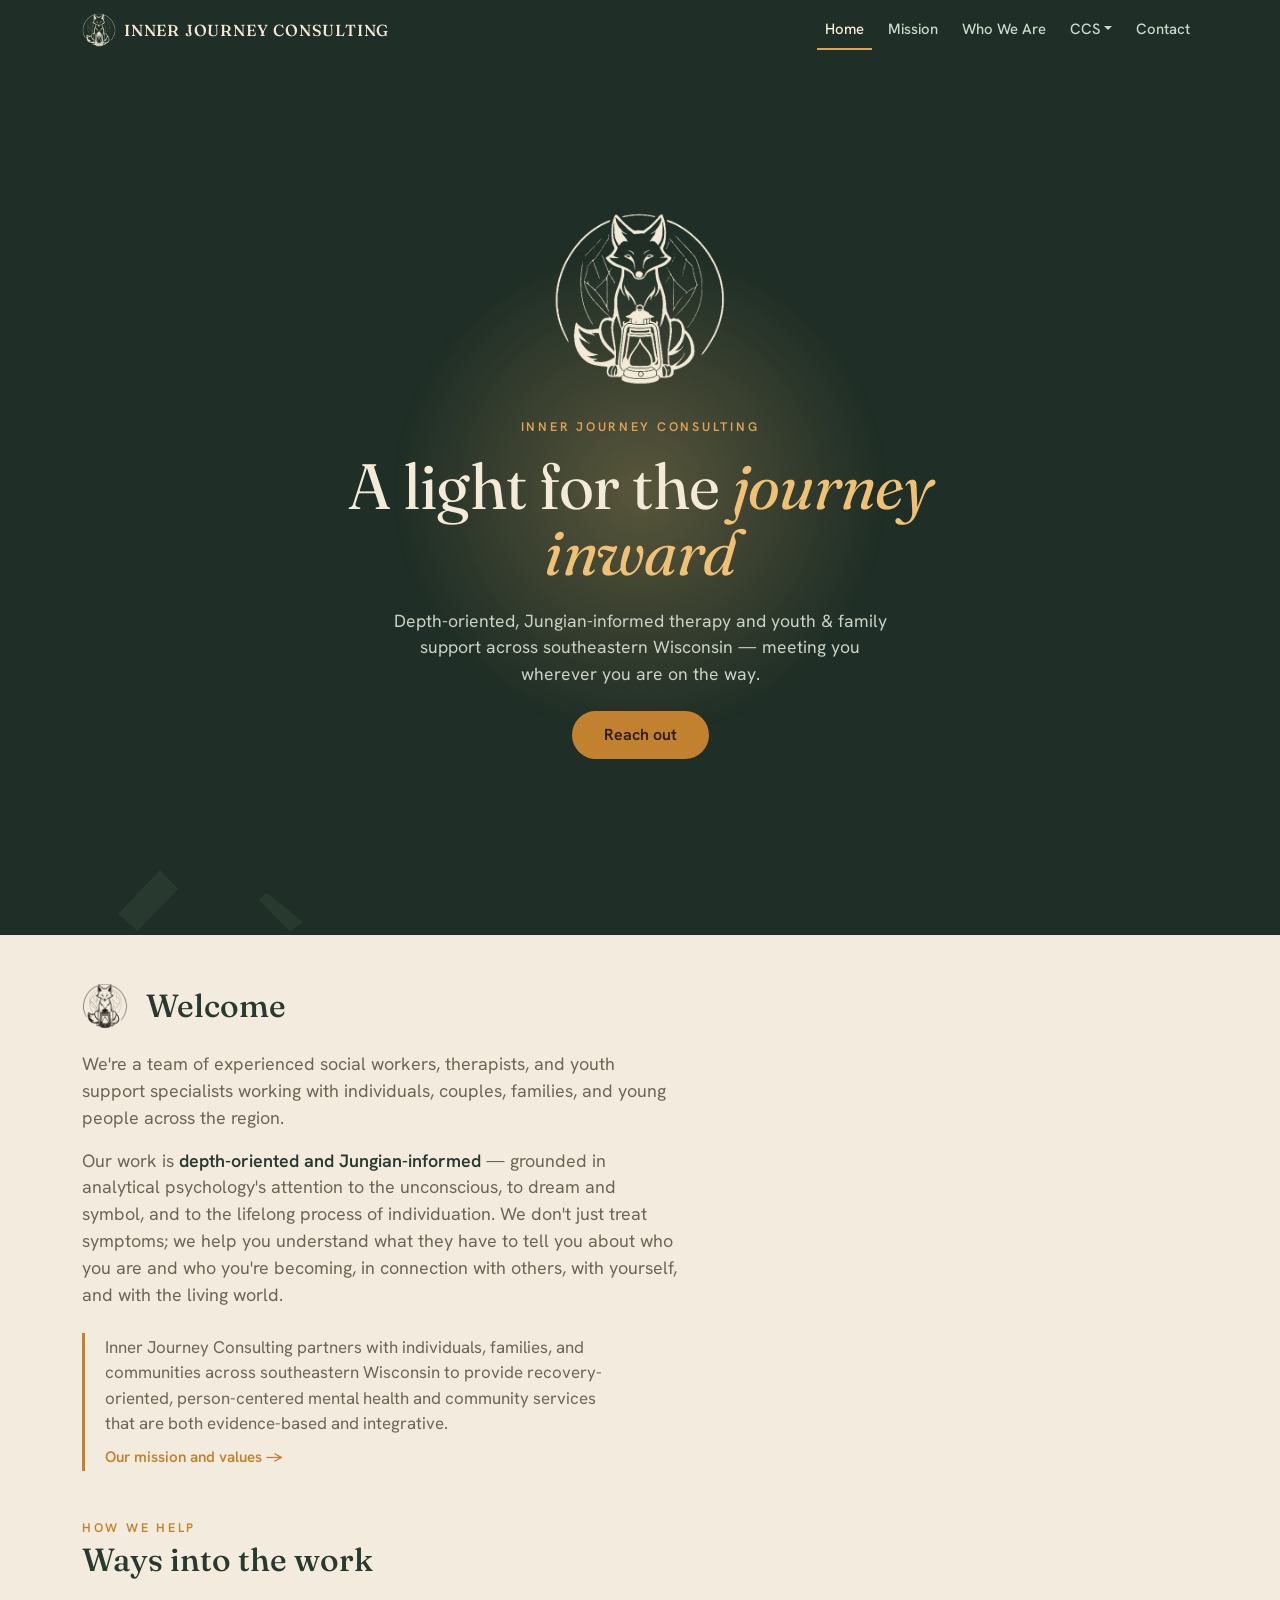
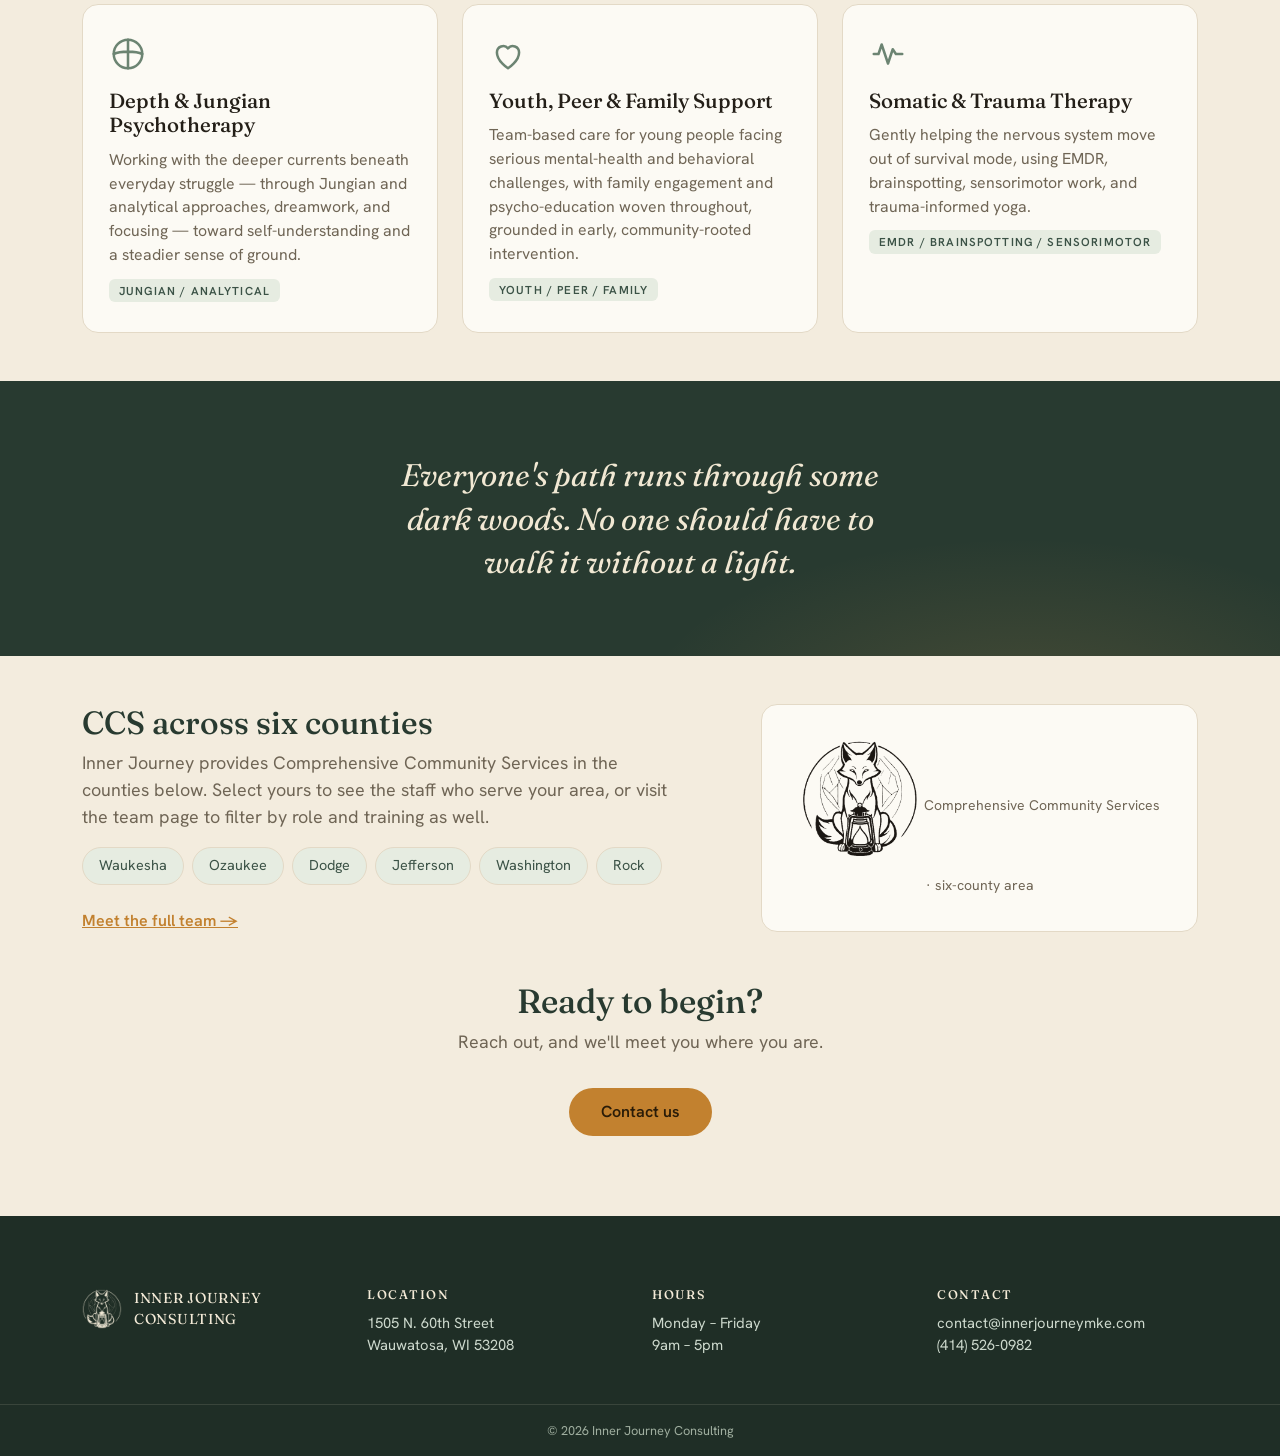
==== commit 9ef35a6a: "Finish renaming "Sensory-motor" to "Sensorimotor" admin/config.yml already had the new spelling, but" ====
--- a/index.html
+++ b/index.html
@@ -85,8 +85,8 @@
             <svg class="ic" viewBox="0 0 24 24" fill="none" stroke="currentColor" stroke-width="1.6" stroke-linecap="round" stroke-linejoin="round"><path d="M3 12h3l2-6 4 12 3-9 2 3h4"/></svg>
             <h3>Somatic &amp; Trauma Therapy</h3>
             <p>Gently helping the nervous system move out of survival mode, using EMDR, brainspotting,
-               sensory-motor work, and trauma-informed yoga.</p>
-            <div class="tag">EMDR / Brainspotting / Sensory-motor</div>
+               sensorimotor work, and trauma-informed yoga.</p>
+            <div class="tag">EMDR / Brainspotting / Sensorimotor</div>
           </div>
         </div>
       </div>
--- a/css/styles.css
+++ b/css/styles.css
@@ -138,7 +138,7 @@
   padding:18px 22px;}
 .frow{display:flex;flex-wrap:wrap;align-items:center;gap:9px;}
 .frow + .frow{margin-top:14px;padding-top:14px;border-top:1px solid var(--line);}
-.frow .flabel{flex:0 0 96px;font-size:.74rem;letter-spacing:.14em;text-transform:uppercase;
+.frow .flabel{flex:0 0 120px;font-size:.74rem;letter-spacing:.14em;text-transform:uppercase;
   color:var(--muted);font-weight:600;}
 .chip-btn{font-family:var(--body);font-size:.88rem;font-weight:500;cursor:pointer;padding:6px 14px;
   border-radius:999px;border:1px solid var(--sage);background:transparent;color:var(--pine-soft);transition:.16s;}
@@ -155,10 +155,10 @@
   display:flex;flex-direction:column;
   transition:transform .3s ease,box-shadow .3s ease;}
 .staff-card:hover{transform:translateY(-5px);box-shadow:0 16px 34px rgba(40,30,15,.12);}
-.staff-card .avatar{width:124px;height:124px;border-radius:50%;margin:0 auto 18px;display:grid;
+.staff-card .avatar{width:168px;height:210px;border-radius:12px;margin:0 auto 18px;display:grid;
   place-items:center;font-family:var(--display);font-size:2rem;font-weight:500;color:var(--pine);
-  background:var(--sage-tint);object-fit:cover;
-  box-shadow:0 0 0 1px var(--line),0 0 0 6px var(--surface),0 0 0 7px var(--line);}
+  background:var(--sage-tint);object-fit:cover;object-position:50% 30%;
+  box-shadow:0 0 0 1px var(--line),0 8px 20px rgba(40,30,15,.10);}
 .staff-card h3{font-size:1.16rem;color:var(--ink);line-height:1.15;margin:0;}
 .staff-card .creds{font-size:.74rem;letter-spacing:.12em;text-transform:uppercase;
   color:var(--amber);font-weight:600;margin-top:5px;}
@@ -231,10 +231,10 @@
 
 /* ---------- bio page ---------- */
 .bio-hero{display:flex;gap:34px;align-items:center;flex-wrap:wrap;}
-.bio-hero .portrait{width:190px;height:190px;border-radius:50%;object-fit:cover;flex:none;
+.bio-hero .portrait{width:190px;height:238px;border-radius:14px;object-fit:cover;object-position:50% 30%;flex:none;
   background:var(--sage-tint);display:grid;place-items:center;
   font-family:var(--display);font-size:3rem;font-weight:500;color:var(--pine);
-  box-shadow:0 0 0 1px var(--line),0 0 0 8px var(--surface),0 0 0 9px var(--line);}
+  box-shadow:0 0 0 1px var(--line),0 10px 24px rgba(40,30,15,.12);}
 .bio-hero .meta{flex:1 1 320px;}
 .bio-body{max-width:68ch;color:var(--muted);font-size:1.06rem;}
 .bio-body p{margin-bottom:1rem;}
@@ -250,7 +250,7 @@
   .chip-btn{flex:1 1 auto;text-align:center;padding:8px 12px;}
 
   .bio-hero{gap:22px;justify-content:center;text-align:center;}
-  .bio-hero .portrait{width:150px;height:150px;}
+  .bio-hero .portrait{width:150px;height:188px;}
   .bio-hero .meta{flex-basis:100%;}
   .bio-tags{justify-content:center;}
 }
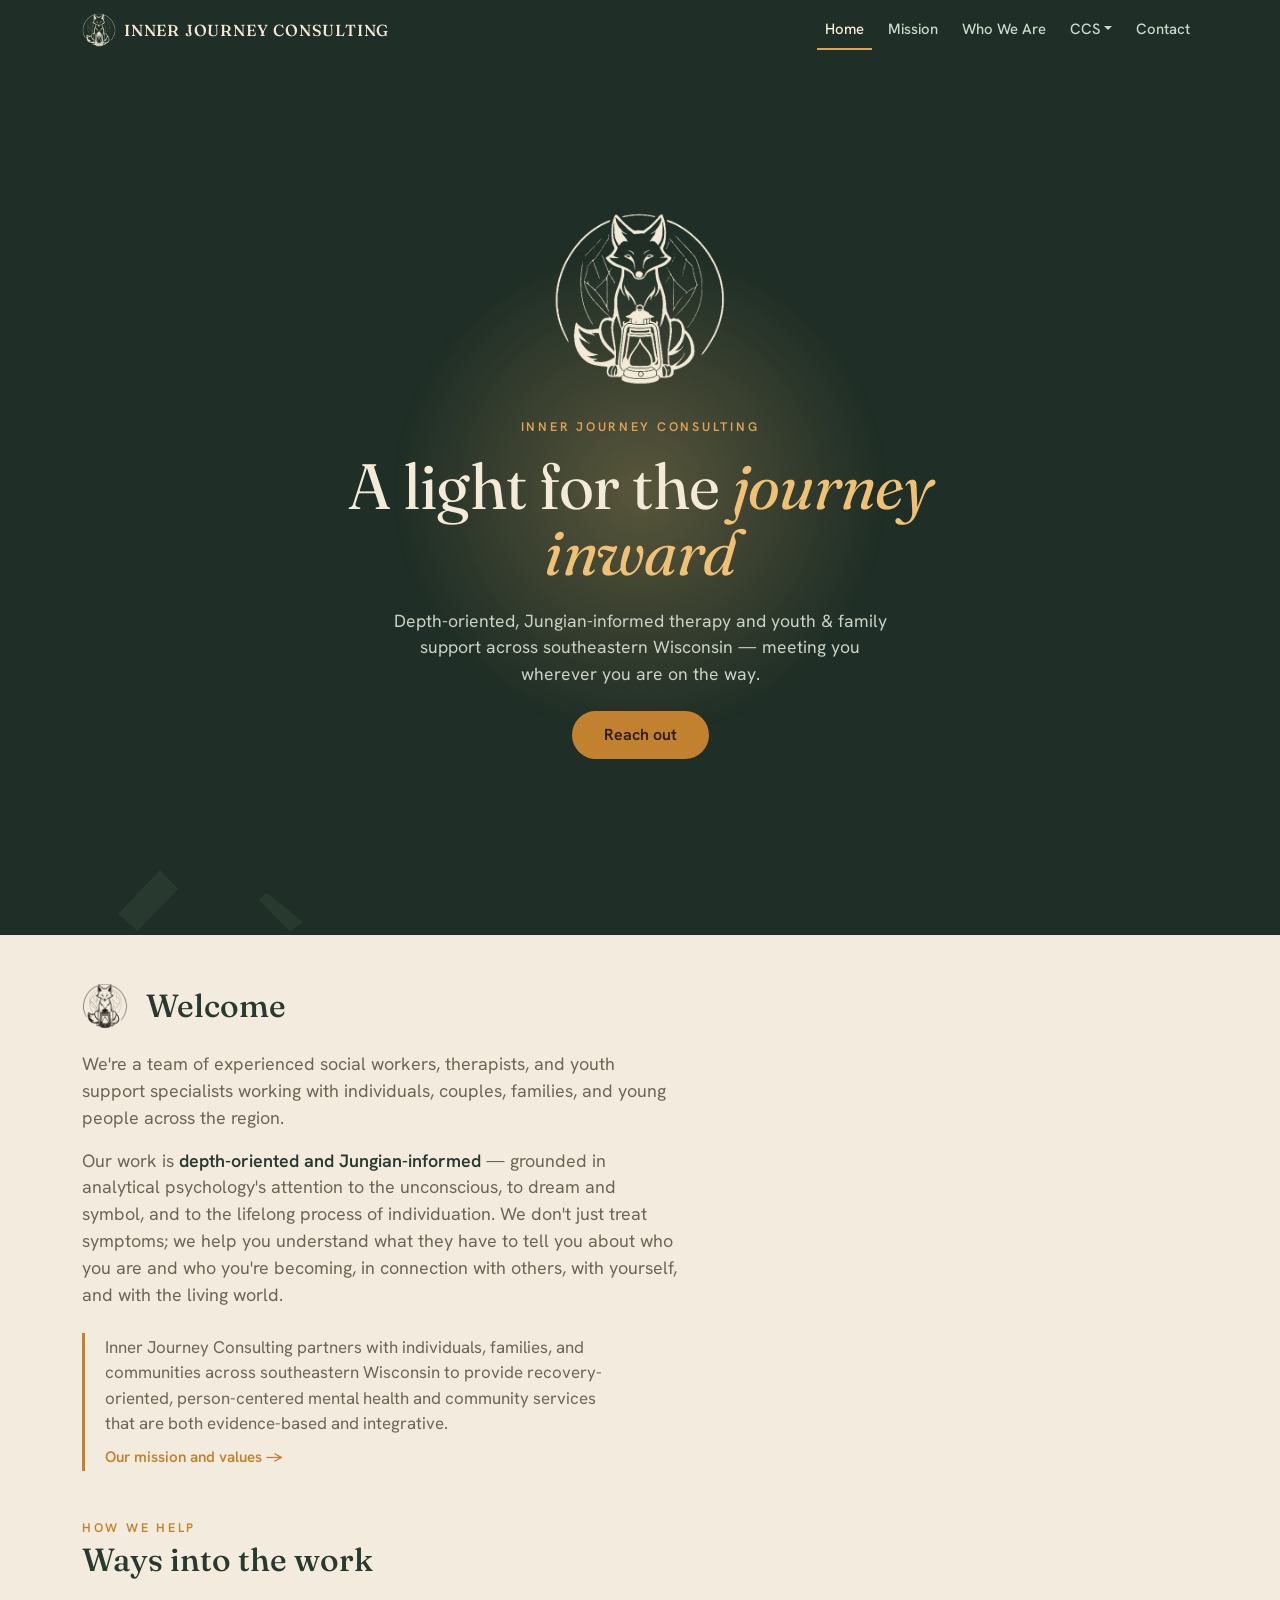
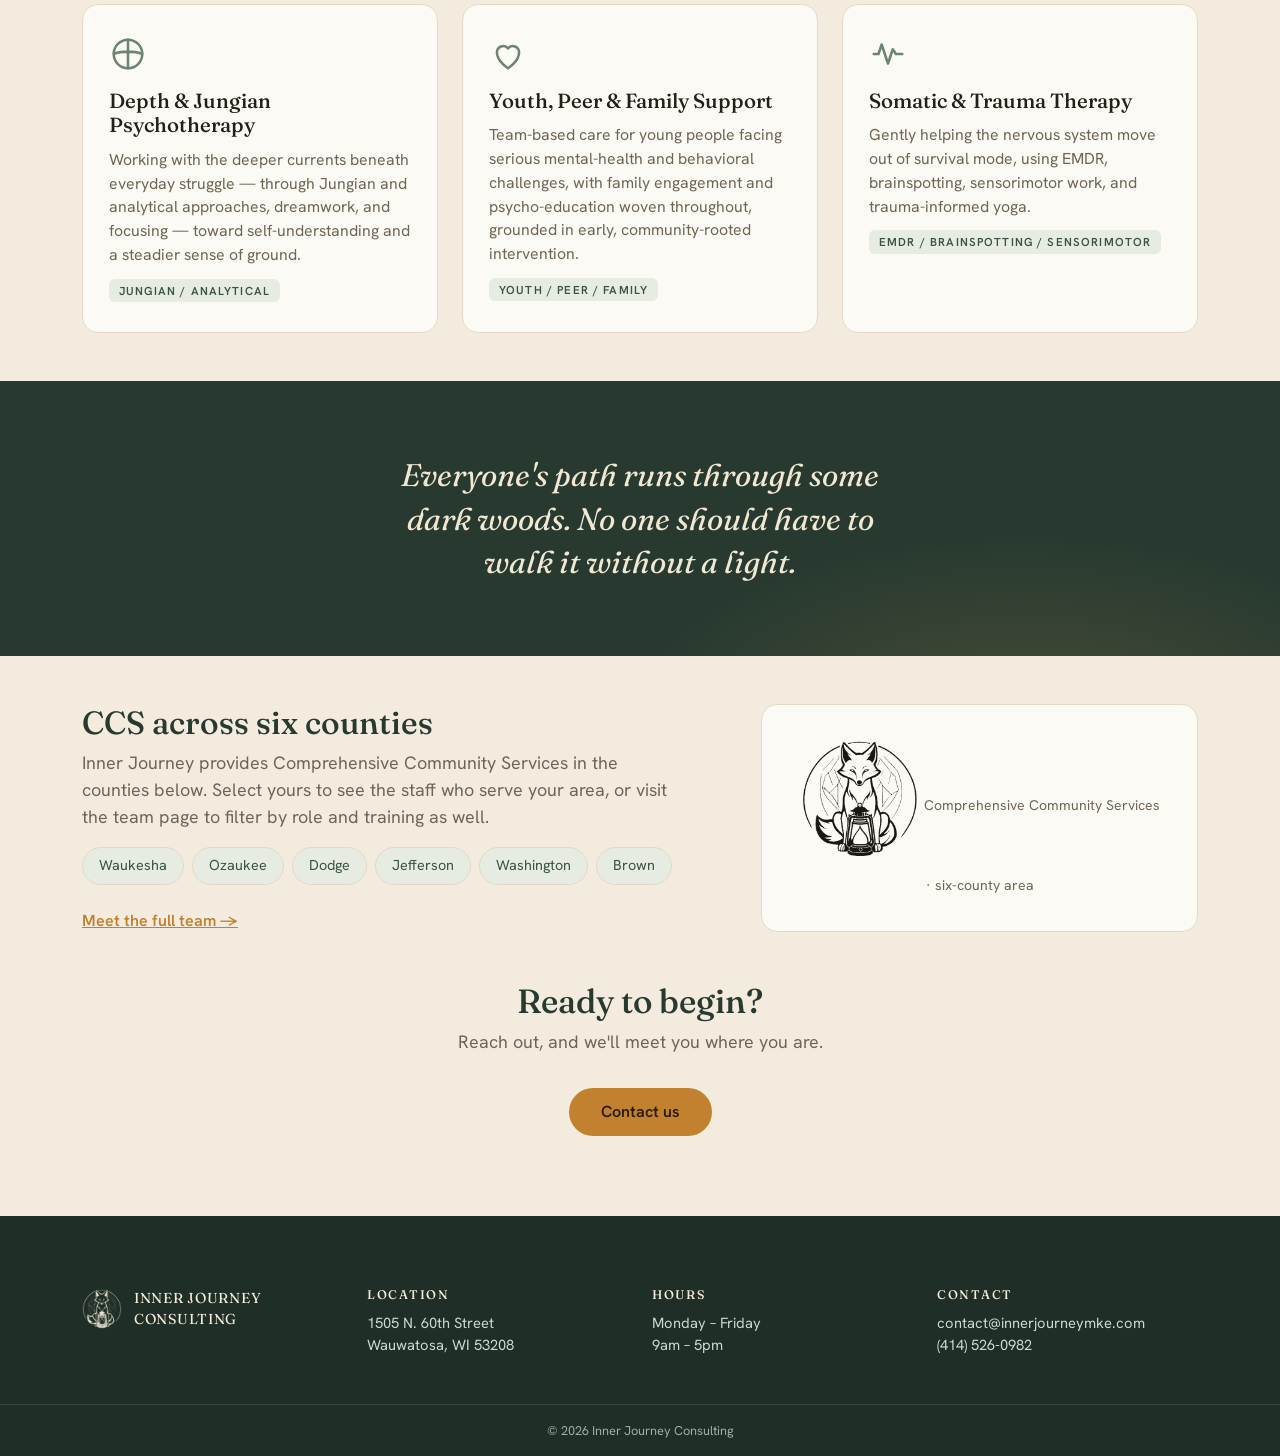
==== commit 74e4a095: "Swap Rock County for Brown County A county lives in four places, and the filter matches a chip again" ====
--- a/index.html
+++ b/index.html
@@ -113,7 +113,7 @@
             <a class="cty-link" href="ccs-county.html?county=Dodge">Dodge</a>
             <a class="cty-link" href="ccs-county.html?county=Jefferson">Jefferson</a>
             <a class="cty-link" href="ccs-county.html?county=Washington">Washington</a>
-            <a class="cty-link" href="ccs-county.html?county=Rock">Rock</a>
+            <a class="cty-link" href="ccs-county.html?county=Brown">Brown</a>
           </div>
           <a class="d-inline-block mt-4 fw-semibold" href="who-we-are.html" style="color:var(--amber)">Meet the full team &rarr;</a>
         </div>
--- a/css/styles.css
+++ b/css/styles.css
@@ -18,6 +18,14 @@
   --amber-soft:#dca353;
   --amber-glow:#f0c074;
   --line:#e3d9c6;
+
+  /* Availability badge. Deliberately spread in LIGHTNESS as well as hue
+     (accepting darkest -> full lightest) so the three still separate in
+     greyscale and under colour blindness. Text contrast on each fill is
+     6.4:1 or better, past the 4.5:1 WCAG AA threshold. */
+  --avail-open-bg:#bcd4c0;   --avail-open-fg:#1e3d29;   --avail-open-bd:#7a9b84;
+  --avail-wait-bg:#efd9a8;   --avail-wait-fg:#6b400a;   --avail-wait-bd:#c99a45;
+  --avail-full-bg:#f6eae5;   --avail-full-fg:#7f3320;   --avail-full-bd:#c9a99e;
   --radius:16px;
   --display:"Fraunces",Georgia,serif;
   --body:"Hanken Grotesk",system-ui,sans-serif;
@@ -166,6 +174,20 @@
 .staff-card .badges{display:flex;flex-wrap:wrap;gap:6px;justify-content:center;margin:12px 0 2px;}
 .staff-card .badge-mod{font-size:.7rem;background:var(--sage-tint);color:var(--pine-soft);
   padding:3px 9px;border-radius:6px;font-weight:500;}
+.staff-card .avail-wrap{margin-top:10px;}
+.avail{display:inline-flex;align-items:center;gap:7px;font-size:.75rem;font-weight:600;
+  letter-spacing:.04em;padding:4px 12px 4px 10px;border-radius:999px;border:1px solid;}
+/* Glyph is the third signal channel: shape survives colour blindness and print. */
+.avail-glyph{width:9px;height:9px;border-radius:50%;flex:none;box-sizing:border-box;}
+.avail-open{background:var(--avail-open-bg);color:var(--avail-open-fg);border-color:var(--avail-open-bd);}
+.avail-open .avail-glyph{background:currentColor;}
+.avail-wait{background:var(--avail-wait-bg);color:var(--avail-wait-fg);border-color:var(--avail-wait-bd);}
+.avail-wait .avail-glyph{background:linear-gradient(90deg,currentColor 50%,transparent 50%);
+  border:1.5px solid currentColor;}
+.avail-full{background:var(--avail-full-bg);color:var(--avail-full-fg);border-color:var(--avail-full-bd);}
+.avail-full .avail-glyph{background:transparent;border:2px solid currentColor;}
+.bio-hero .avail-wrap{margin-top:14px;}
+
 .staff-card .counties{display:flex;flex-wrap:wrap;gap:6px;justify-content:center;margin-top:13px;
   padding-top:13px;border-top:1px solid var(--line);}
 .staff-card .cty{font-size:.72rem;color:var(--sage);border:1px solid var(--sage);
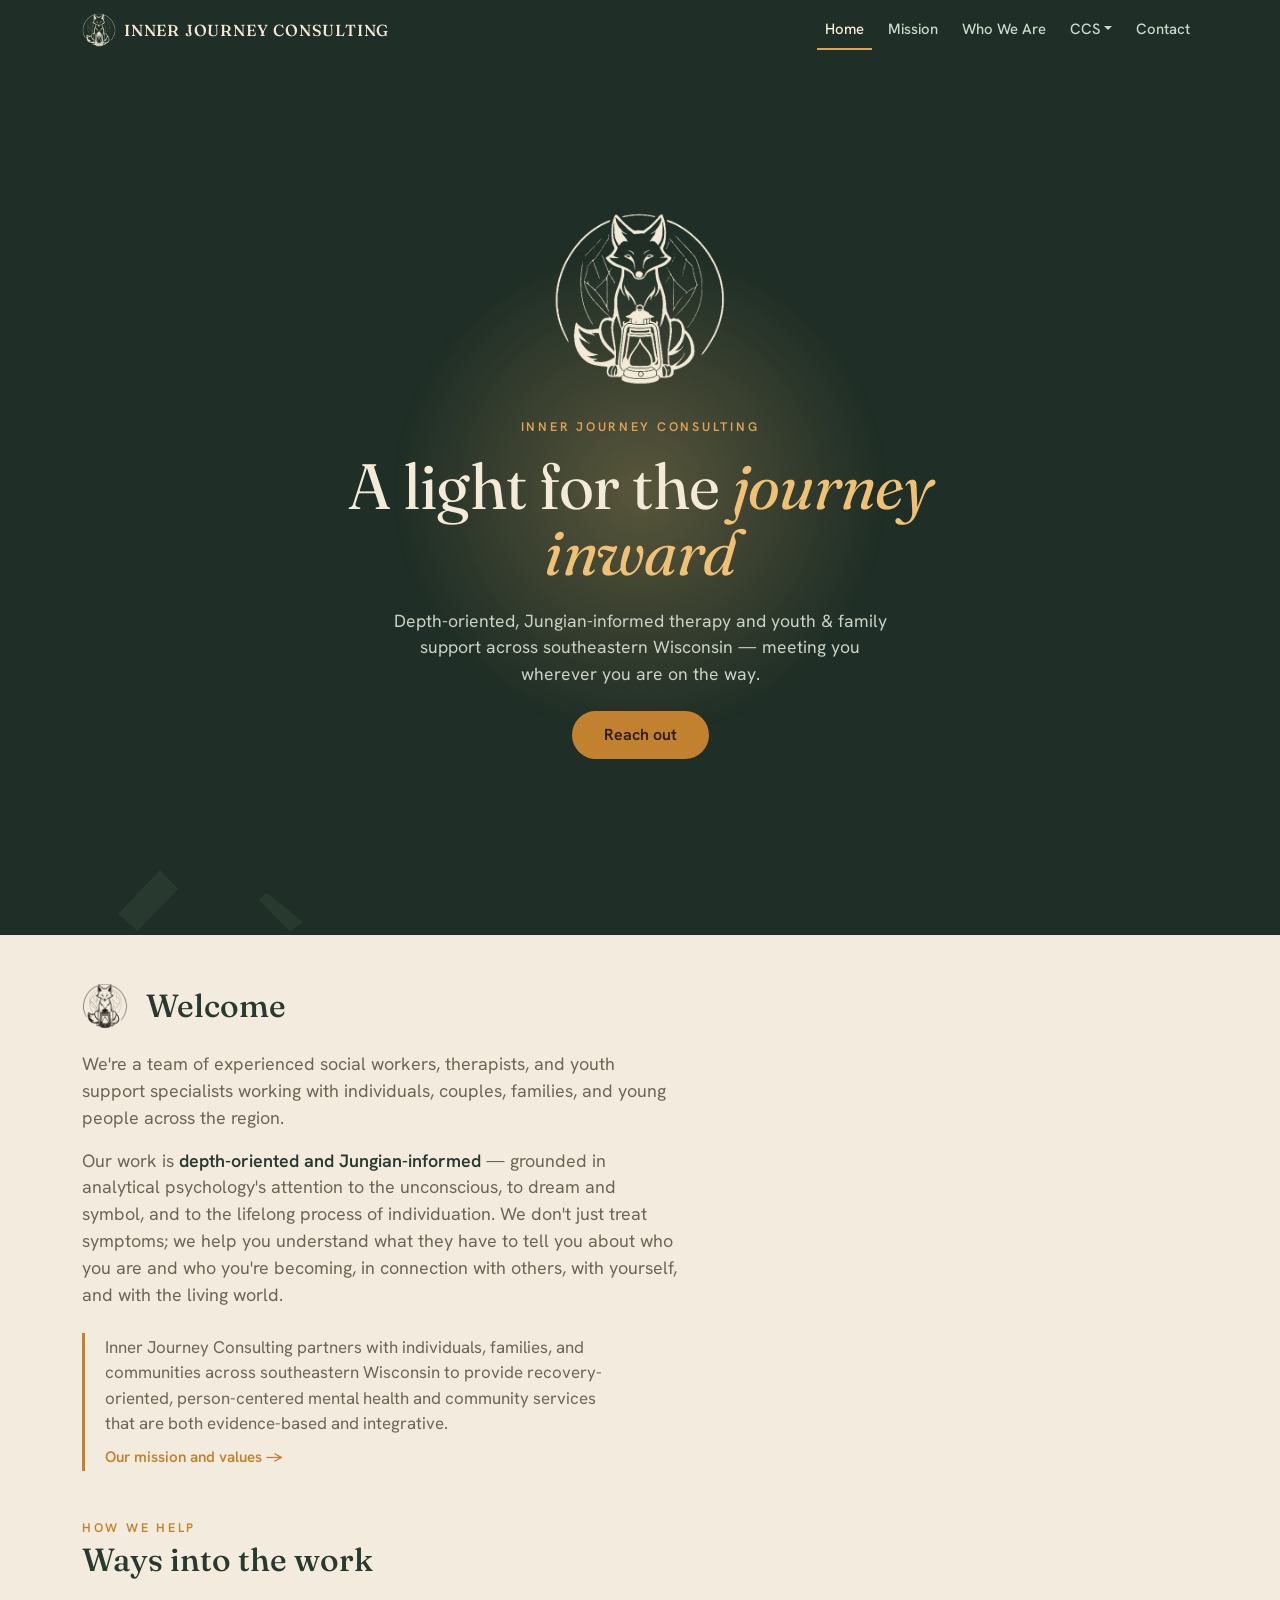
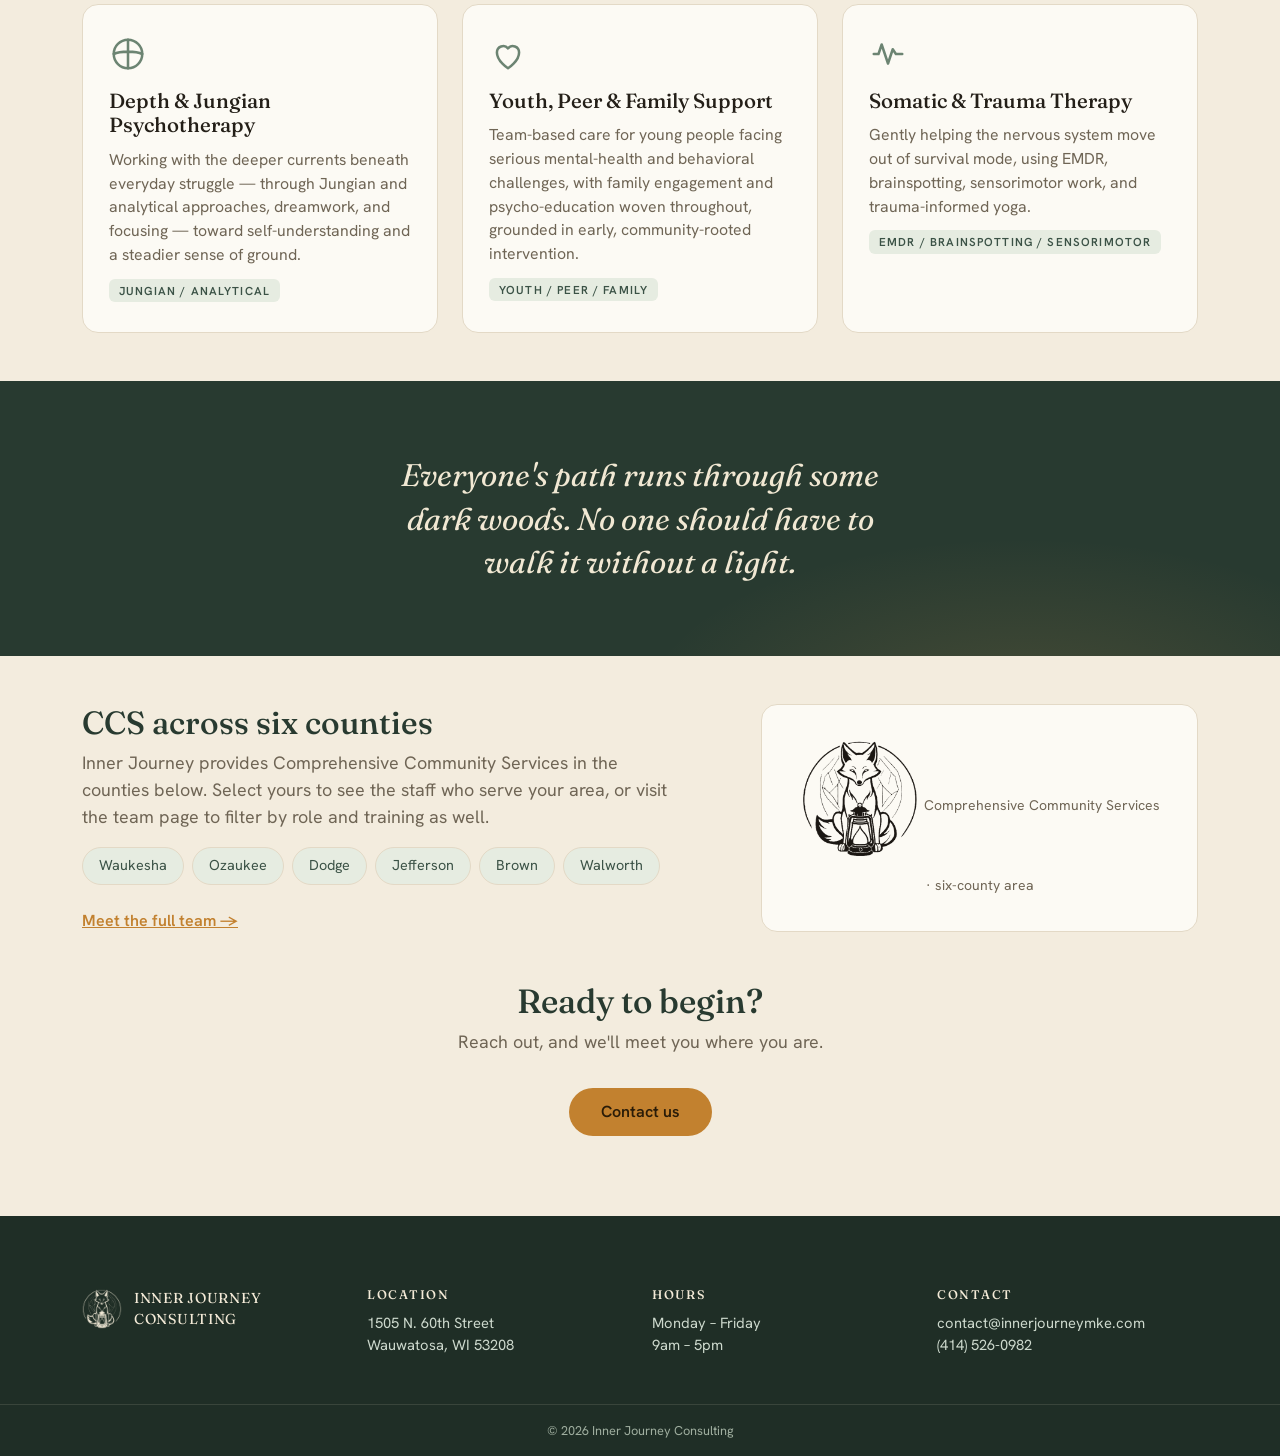
==== commit 85acdabf: "Remove Washington County and list Walworth on the home page Washington was added by mistake and is n" ====
--- a/index.html
+++ b/index.html
@@ -112,8 +112,8 @@
             <a class="cty-link" href="ccs-county.html?county=Ozaukee">Ozaukee</a>
             <a class="cty-link" href="ccs-county.html?county=Dodge">Dodge</a>
             <a class="cty-link" href="ccs-county.html?county=Jefferson">Jefferson</a>
-            <a class="cty-link" href="ccs-county.html?county=Washington">Washington</a>
             <a class="cty-link" href="ccs-county.html?county=Brown">Brown</a>
+            <a class="cty-link" href="ccs-county.html?county=Walworth">Walworth</a>
           </div>
           <a class="d-inline-block mt-4 fw-semibold" href="who-we-are.html" style="color:var(--amber)">Meet the full team &rarr;</a>
         </div>
